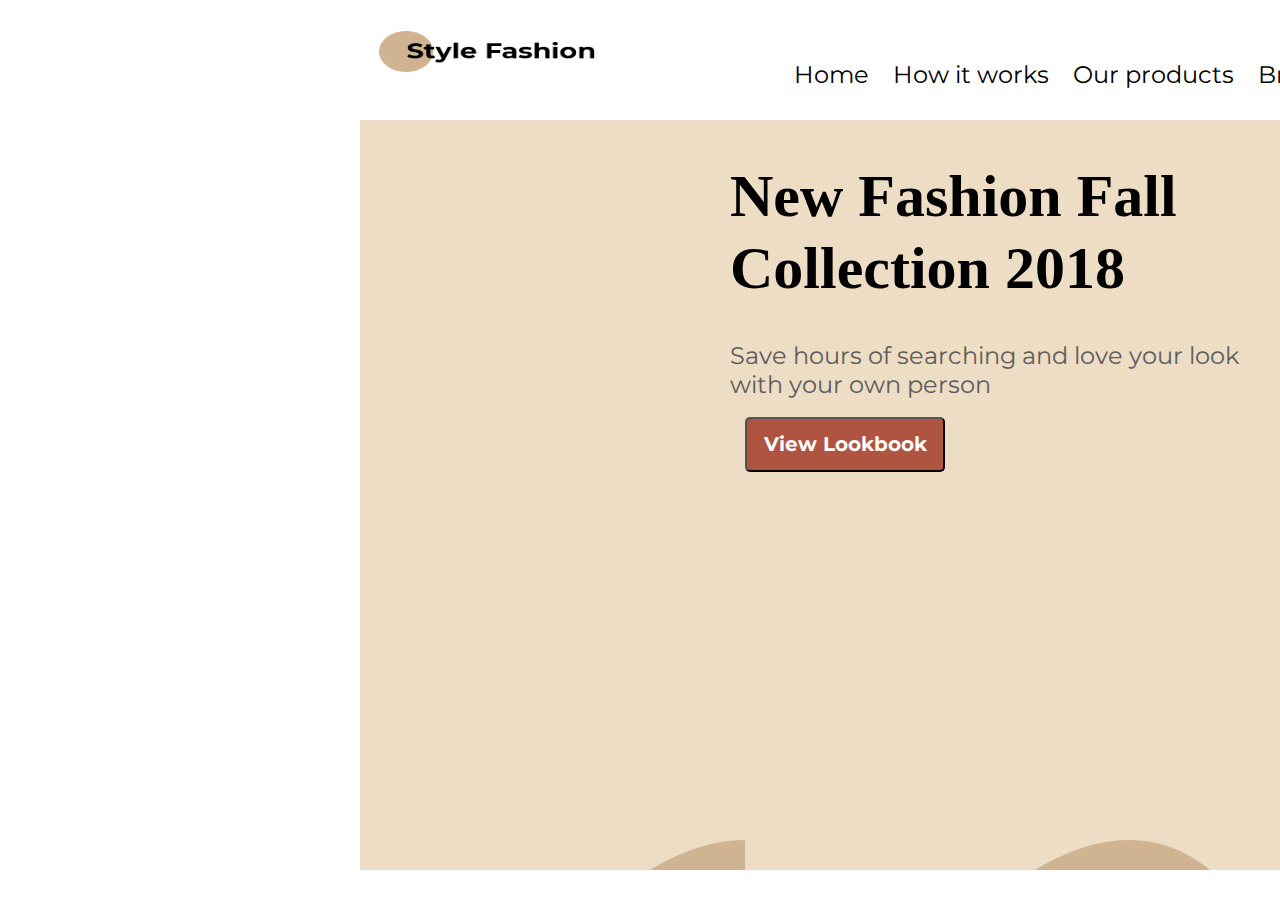
==== Portfolio_Fashion/index.html @ a861508f "mod header/head" ====
<!DOCTYPE html>
<html lang="en">

<head>
    <meta charset="UTF-8">
    <meta name="viewport" content="width=device-width, initial-scale=1.0">
    <meta http-equiv="X-UA-Compatible" content="ie=edge">
    <title>Fashion</title>
    <link rel="stylesheet" href="./css/style.css">
    <link rel="stylesheet" href="./css/normalize.css">
    <link rel="stylesheet" href="./css/grid.css">
    <link rel="stylesheet" href="./css/utilities.css">
    <link href="https://fonts.googleapis.com/css?family=Cormorant+Garamond:700|Montserrat:400,700" rel="stylesheet">
    <link rel="stylesheet" href="https://use.fontawesome.com/releases/v5.5.0/css/all.css" integrity="sha384-B4dIYHKNBt8Bc12p+WXckhzcICo0wtJAoU8YZTY5qE0Id1GSseTk6S+L3BlXeVIU"
        crossorigin="anonymous">
</head>

<body>
    <header>
        <div class="container">
            <div class="row">
                <div class="col-3">
                    <div class="header__logo">
                        <a href="javascript:void(0)" class="logo__link">
                            <img src="./img/Style-Fashion-header.png" alt="" class="logo__img">
                        </a>
                    </div>

                </div>
                <div class="col-8 offset-1">
                    <div class="nav">
                        <div class="nav__menu">
                            <ul class="nav__list">
                                <li class="nav__item"><a href="javascript:void(0)" class="nav__link">
                                        Home

                                    </a>
                                </li>
                                <li class="nav__item"><a href="javascript:void(0)" class="nav__link">
                                        How it works

                                    </a>
                                </li>
                                <li class="nav__item"><a href="javascript:void(0)" class="nav__link">
                                        Our products

                                    </a>
                                </li>
                                <li class="nav__item"><a href="javascript:void(0)" class="nav__link">
                                        Brands

                                    </a>
                                </li>
                                <li class="nav__item"><a href="javascript:void(0)" class="nav__link">
                                        Reviews

                                    </a>
                                </li>
                            </ul>
                        </div>
                    </div>
                </div>
            </div>
        </div>
    </header>
    </header>
    <div class="head">
        <div class="container">
            <div class="head">
                <div class="row">
                    <div class="col-5">
                        <div class="head__title">
                            <h1>New Fashion Fall Collection 2018</h1>
                        </div>
                    </div>
                </div>
                <div class="row">
                    <div class="title">
                        <p>Save hours of searching and love your look with your own person</p>
                    </div>  
                </div>
                <input type="button" value="View Lookbook" class="btn">          
                </div>
            </div>
        </div>
    </div>

</body>

</html>
---- Portfolio_Fashion/css/style.css ----
@import url('https://fonts.googleapis.com/css?family=Cormorant+Garamond:700|Montserrat:400,700');

body{
    max-width: 1920px;
    padding: 0;
    margin: 0;
}
header{
    max-width: 1920px;
    width: 1920px;
    height: 120px;
}
.header__logo{
    margin-top: 31px;
    margin-left: 19px;
}
.logo__link{
    display: block;
}
.logo__img{
    width: 216px;
    height: 41px;
}
.nav{
    padding: 10px;
    position: relative;
    margin: 0 auto;
    display: flex;
    justify-content: space-between;
}
.nav__menu{
padding-top: 50px;
}
.nav__list{
    list-style: none;
    margin: 0;
    padding: 0;
    display: flex;

}
.nav__item{
  
}
.nav__link{
    width: 749px;
    height: 23px;
    color: black;
    font-family: 'Montserrat', sans-serif;
    font-size: 24px;
    font-weight: 400;
    line-height: 29px;
    text-decoration: none;
    padding: 0px 24px;
}
.nav__link::after{
    width: calc( 100%- 36px*2);
    height: 2px;
    background-color: #e39a8b;
    display: block;
    content: '';
    opacity: 0;
    transform: translateY(50px);
    transition: .3s;
}
.nav__link--active, .nav__link:hover{
    color: black;
}
.nav__link--active:after, .nav__link:hover:after{
    opacity: 1;
    transform: translateY(0);
}
.icon__link{
    width: 81px;
    height: 31px;
    color: black;
    font-size: 30px;
    font-weight: 400;
    line-height: 29px;
}
.head{
    background-image: url(../img/Rectangle-1.png);
    background-position: top;
    width: 1220px;
    height: 750px;
    margin: 0 360px;
}
.head__title h1{
    /* Text style for "New Fashion
Fa" */
width: 464px;
height: 117px;
color: black;
font-family: CormorantGaramond;
font-size: 60px;
font-weight: 700;
line-height: 72px;
}
.title p{
    /* Text style for "Save hours of" */
    width: 510px;
    height: 52px;
    color: #5c5c5c;
    font-family: Montserrat;
    font-size: 24px;
    font-weight: 400;
    line-height: 29px;
}
.btn{
    /* Text style for "View Lookbook" */
   /* Style for "Button" */
    width: 200px;
    height: 55px;
    background-color: #b05442;
    border-radius: 5px;
    color: #fffefe;
    font-family: Montserrat;
    font-size: 20px;
    font-weight: 700;
    line-height: 21px;
}
---- Portfolio_Fashion/css/grid.css ----
/* main styles */
*, *:before, *:after {
    box-sizing: border-box;
}
.container {
    max-width: 1200px;
    padding: 0 15px;
    margin: 0 auto;
}
.row {
    margin: 0 -15px;
    display: flex;
    flex-wrap: wrap;
}
.row.no-gutters {
    margin-left: 0;
    margin-right: 0;
}
.row.no-gutters > .col,
.row.no-gutters > [class*="col-"] {
  padding-right: 0;
  padding-left: 0;
}
.col {
    padding: 0 30px;
    flex: 1;
    position: relative;
    width: 100%;
    min-height: 1px;
}
.col-1 {
    flex: 0 0 calc(100% / 12 * 1);
    max-width: calc(100% / 12 * 1);
}
.col-2 {
    flex: 0 0 calc(100% / 12 * 2);
    max-width: calc(100% / 12 * 2);
}
.col-3 {
    flex: 0 0 calc(100% / 12 * 3);
    max-width: calc(100% / 12 * 3);
}
.col-4 {
    flex: 0 0 calc(100% / 12 * 4);
    max-width: calc(100% / 12 * 4);
}
.col-5 {
    flex: 0 0 calc(100% / 12 * 5);
    max-width: calc(100% / 12 * 5);
}
.col-6 {
    flex: 0 0 calc(100% / 12 * 6);
    max-width: calc(100% / 12 * 6);
}
.col-7 {
    flex: 0 0 calc(100% / 12 * 7);
    max-width: calc(100% / 12 * 7);
}
.col-8 {
    flex: 0 0 calc(100% / 12 * 8);
    max-width: calc(100% / 12 * 8);
}
.col-9 {
    flex: 0 0 calc(100% / 12 * 9);
    max-width: calc(100% / 12 * 9);
}
.col-10 {
    flex: 0 0 calc(100% / 12 * 10);
    max-width: calc(100% / 12 * 10);
}
.col-11 {
    flex: 0 0 calc(100% / 12 * 11);
    max-width: calc(100% / 12 * 11);
}
.col-12 {
    flex: 0 0 100%;
    max-width: 100%;
}
.offset-1 {
    margin-left: calc(100% / 12 * 1);
}
.offset-1 {
    margin-left: calc(100% / 12 * 1);
}
.offset-2 {
    margin-left: calc(100% / 12 * 2);
}
.offset-3 {
    margin-left: calc(100% / 12 * 3);
}
.offset-4 {
    margin-left: calc(100% / 12 * 4);
}
.offset-5 {
    margin-left: calc(100% / 12 * 5);
}
.offset-6 {
    margin-left: calc(100% / 12 * 6);
}
.offset-7 {
    margin-left: calc(100% / 12 * 7);
}
.offset-8 {
    margin-left: calc(100% / 12 * 8);
}
.offset-9 {
    margin-left: calc(100% / 12 * 9);
}
.offset-10 {
    margin-left: calc(100% / 12 * 10);
}
.offset-11 {
    margin-left: calc(100% / 12 * 11);
}
---- Portfolio_Fashion/css/utilities.css ----
.d-flex { display: flex !important; }
.d-inline-flex { display: inline-flex !important; }

.flex-row            { flex-direction: row !important; }
.flex-column         { flex-direction: column !important; }
.flex-row-reverse    { flex-direction: row-reverse !important; }
.flex-column-reverse { flex-direction: column-reverse !important; }

.flex-wrap         { flex-wrap: wrap !important; }
.flex-nowrap       { flex-wrap: nowrap !important; }
.flex-wrap-reverse { flex-wrap: wrap-reverse !important; }
.flex-fill         { flex: 1 1 auto !important; }
.flex-grow-0       { flex-grow: 0 !important; }
.flex-grow-1       { flex-grow: 1 !important; }
.flex-shrink-0     { flex-shrink: 0 !important; }
.flex-shrink-1     { flex-shrink: 1 !important; }

.justify-content-start   { justify-content: flex-start !important; }
.justify-content-end     { justify-content: flex-end !important; }
.justify-content-center  { justify-content: center !important; }
.justify-content-between { justify-content: space-between !important; }
.justify-content-around  { justify-content: space-around !important; }

.align-items-start    { align-items: flex-start !important; }
.align-items-end      { align-items: flex-end !important; }
.align-items-center   { align-items: center !important; }
.align-items-baseline { align-items: baseline !important; }
.align-items-stretch  { align-items: stretch !important; }

.align-content-start   { align-content: flex-start !important; }
.align-content-end     { align-content: flex-end !important; }
.align-content-center  { align-content: center !important; }
.align-content-between { align-content: space-between !important; }
.align-content-around  { align-content: space-around !important; }
.align-content-stretch { align-content: stretch !important; }

.align-self-auto     { align-self: auto !important; }
.align-self-start    { align-self: flex-start !important; }
.align-self-end      { align-self: flex-end !important; }
.align-self-center   { align-self: center !important; }
.align-self-baseline { align-self: baseline !important; }
.align-self-stretch  { align-self: stretch !important; }
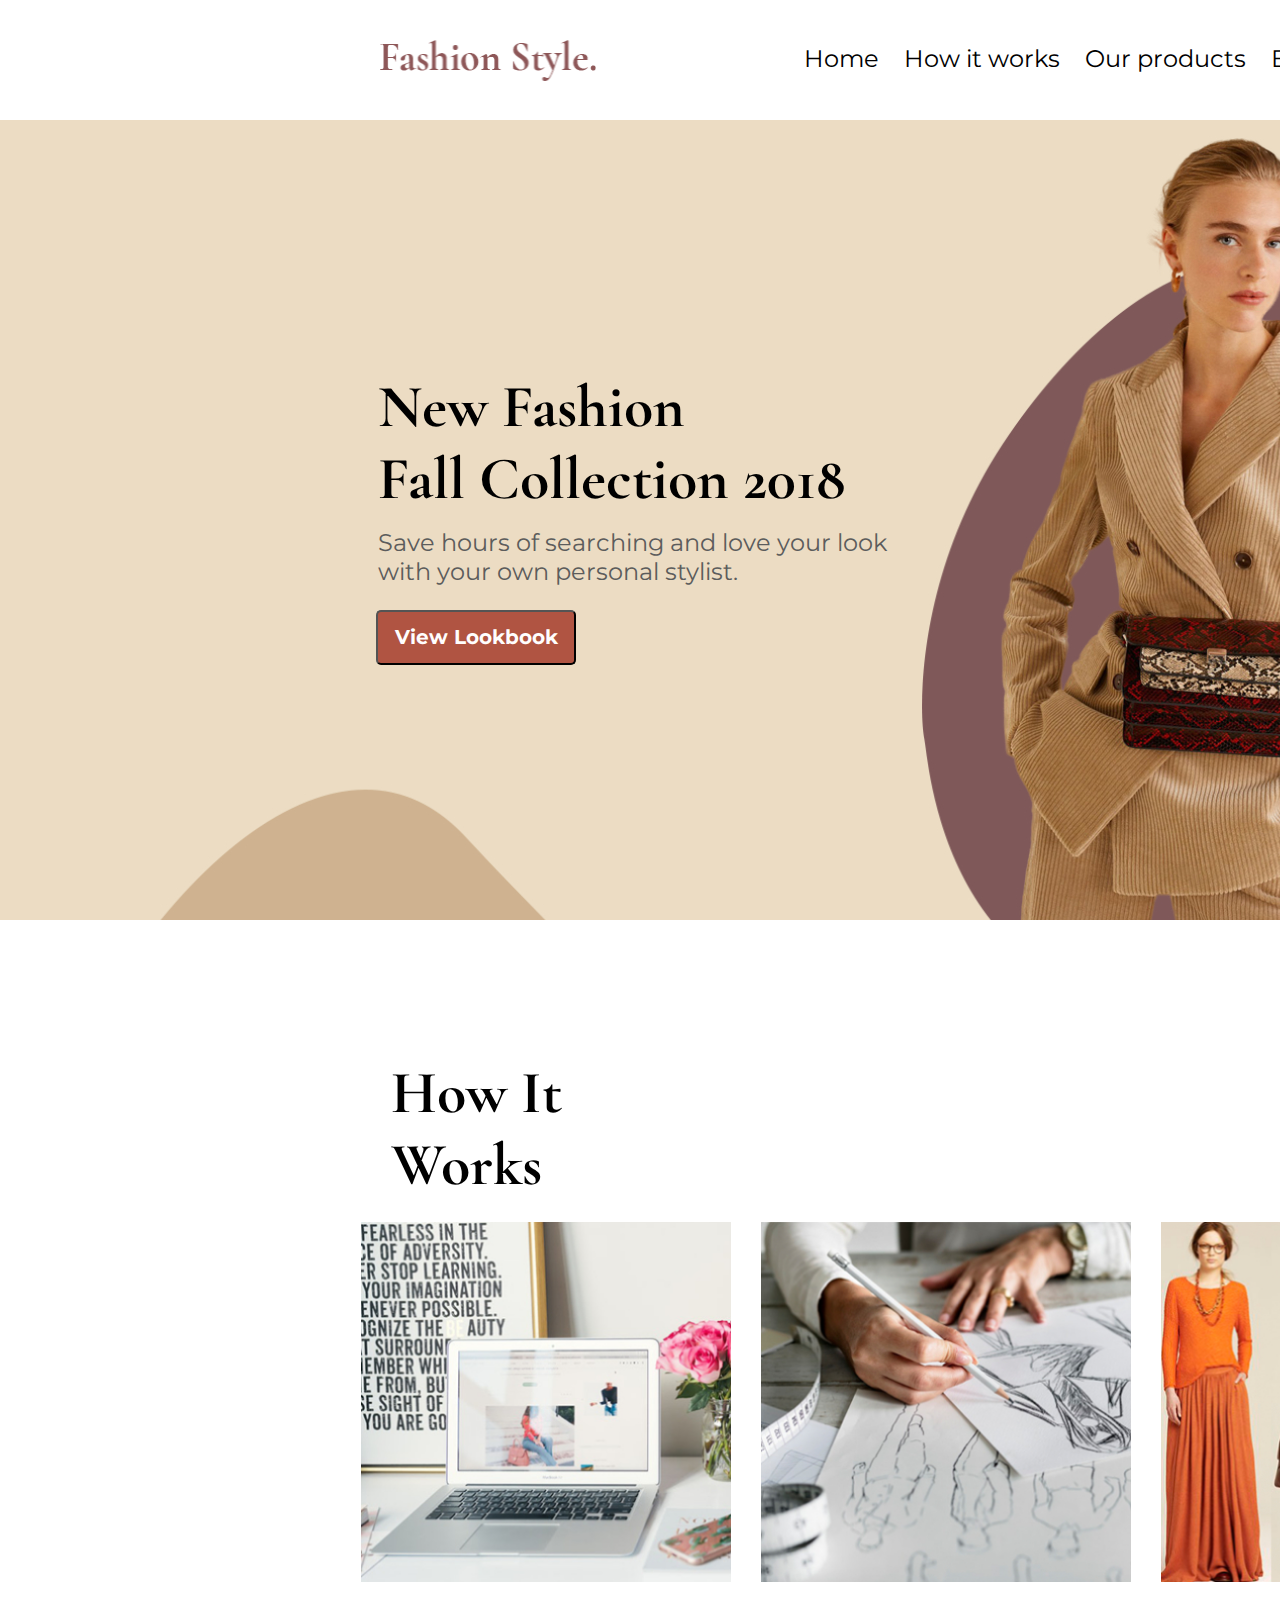
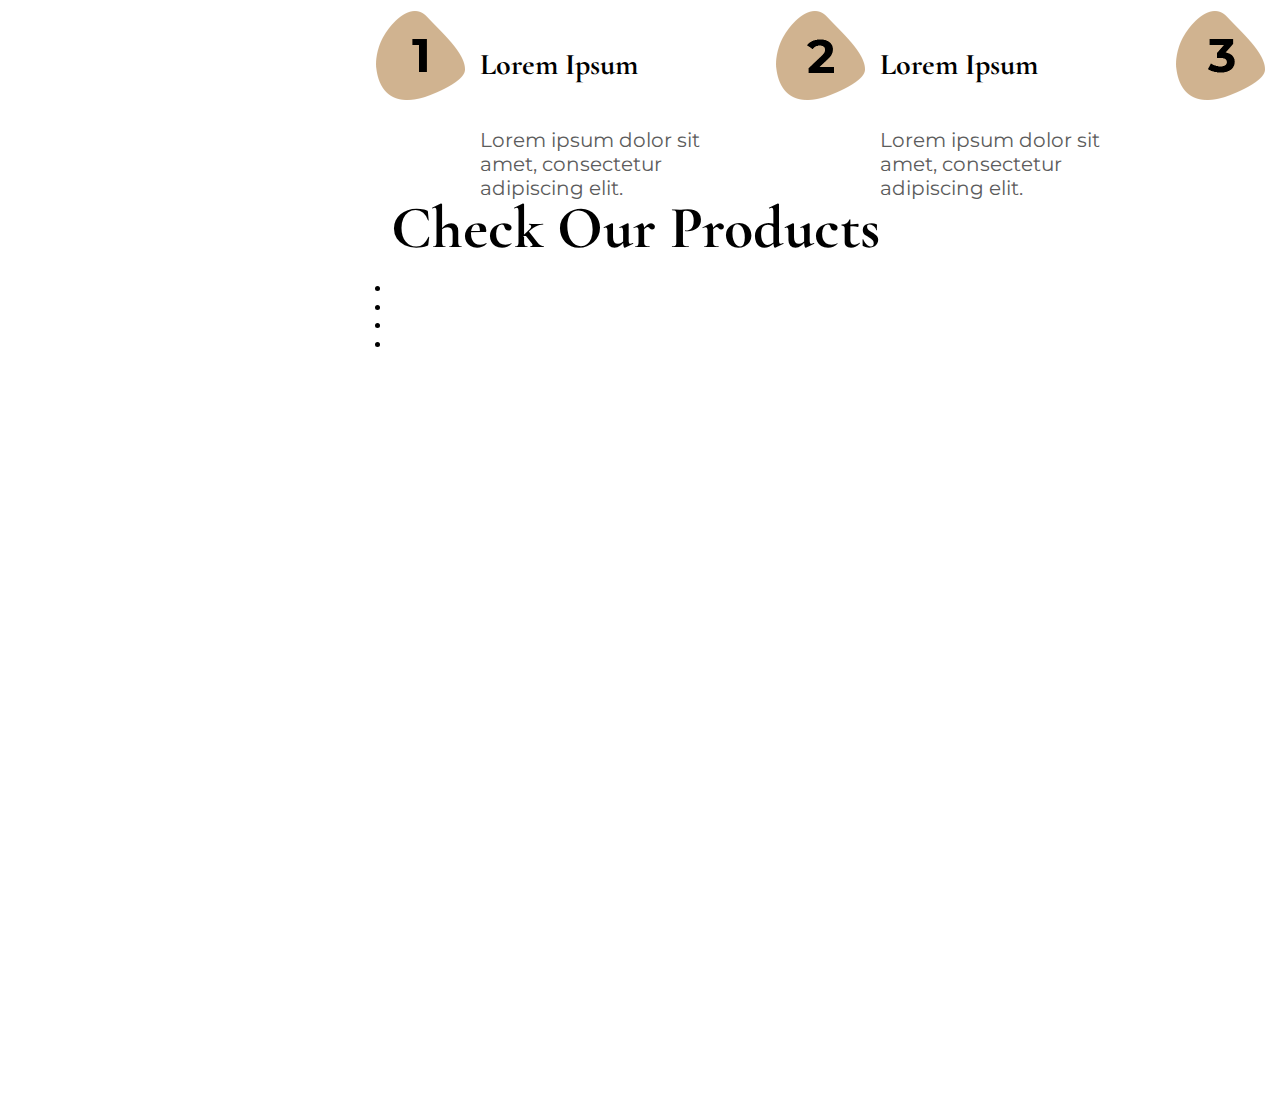
==== commit 5707170f: "add sections works and products" ====
--- a/Portfolio_Fashion/index.html
+++ b/Portfolio_Fashion/index.html
@@ -22,7 +22,7 @@
                 <div class="col-3">
                     <div class="header__logo">
                         <a href="javascript:void(0)" class="logo__link">
-                            <img src="./img/Style-Fashion-header.png" alt="" class="logo__img">
+                            <img src="./img/Logo.png" alt="" class="logo__img">
                         </a>
                     </div>
 
@@ -63,28 +63,109 @@
             </div>
         </div>
     </header>
-    </header>
     <div class="head">
         <div class="container">
-            <div class="head">
-                <div class="row">
-                    <div class="col-5">
-                        <div class="head__title">
-                            <h1>New Fashion Fall Collection 2018</h1>
+            <div class="head__title">
+                <h1>New Fashion <br>Fall Collection 2018</h1>
+                <p>Save hours of searching and love your look with your own personal stylist.</p>
+            </div>
+            <input type="button" value="View Lookbook" class="btn">
+
+        </div>
+    </div>
+    <div class="section__works">
+        <div class="container">
+            <div class="row">
+                <div class="col">
+                    <div class="section__works--head">
+                        <h1>How It Works</h1>
+                    </div>
+                </div>
+            </div>
+            <div class="row">
+                <div class="col-4">
+                    <div class="section__works--content">
+                        <div class="section__works--img">
+                            <img src="./img/Image-1.jpg" alt="" class="image">
+                        </div>
+                        <div class="section__works--inf">
+                                <img src="./img/1.png" alt="" class="section__works--img">
+                                <h2>Lorem Ipsum</h2>
+                                <p>Lorem ipsum dolor sit amet, consectetur  adipiscing elit.</p>
                         </div>
                     </div>
                 </div>
-                <div class="row">
-                    <div class="title">
-                        <p>Save hours of searching and love your look with your own person</p>
-                    </div>  
+                <div class="col-4">
+                    <div class="section__works--content">
+                        <div class="section__works--img">
+                            <img src="./img/Image-2.jpg" alt="" class="image">
+                        </div>
+                        <div class="section__works--inf">
+                                <img src="./img/2.png" alt="" class="section__works--img">
+                                <h2>Lorem Ipsum</h2>
+                                <p>Lorem ipsum dolor sit amet, consectetur  adipiscing elit.</p>
+                        </div>
+                    </div>
                 </div>
-                <input type="button" value="View Lookbook" class="btn">          
+                <div class="col-4">
+                    <div class="section__works--content">
+                        <div class="section__works--img">
+                            <img src="./img/Image-3.jpg" alt="" class="image">
+                        </div>
+                        <div class="section__works--inf">
+                                <img src="./img/3.png" alt="" class="section__works--img">
+                                <h2>Lorem Ipsum</h2>
+                                <p>Lorem ipsum dolor sit amet, consectetur  adipiscing elit.</p>
+                        </div>
+                    </div>
                 </div>
             </div>
         </div>
     </div>
+    <div class="section__products">
+        <div class="container">
+            <div class="row">
+                <div class="col">
+                    <div class="section__products--head">
+                        <h1>Check Our Products</h1>
+                    </div>
+                </div>
+            </div>
+            <div class="row">
+                <div class="col">
+                    <div class="nav__products">
+                        <div class="nav__products--menu">
+                            <ul class="nav__products--list">
+                                <li class="nav__products--item">
+                                    <a href="http://" class="nav__products--link">
+                                    
+                                    </a>
+                                </li>
+                                <li class="nav__products--item">
+                                    <a href="http://" class="nav__products--link">
+                                    
+                                    </a>
+                                </li>
+                                <li class="nav__products--item">
+                                    <a href="http://" class="nav__products--link">
+                                    
+                                    </a>
+                                </li>
+                                <li class="nav__products--item">
+                                    <a href="http://" class="nav__products--link">
+                                    
+                                    </a>
+                                </li>
+                            </ul>
+                        </div>
+                    </div>
+                </div>
+            </div>
+            <div class="row">
 
+            </div>
+        </div>
+    </div>
 </body>
 
 </html>--- a/Portfolio_Fashion/css/style.css
+++ b/Portfolio_Fashion/css/style.css
@@ -1,20 +1,27 @@
 @import url('https://fonts.googleapis.com/css?family=Cormorant+Garamond:700|Montserrat:400,700');
-
-body{
-    max-width: 1920px;
+*, *:after, *:before {
+    box-sizing: border-box;
     padding: 0;
     margin: 0;
+    transition: .5s ease-in-out;
+    }
+body{
+    max-width: 1922px;
+    padding: 0;
+    margin: 0;
 }
 header{
-    max-width: 1920px;
-    width: 1920px;
+    max-width: 1922px;
+    width: 1922px;
     height: 120px;
+    position: relative;
 }
 .header__logo{
-    margin-top: 31px;
+    margin-top: 40px;
     margin-left: 19px;
 }
 .logo__link{
+    margin-right: 63px;
     display: block;
 }
 .logo__img{
@@ -29,7 +36,8 @@
     justify-content: space-between;
 }
 .nav__menu{
-padding-top: 50px;
+    padding-top: 34px;
+    padding-left: 8px;
 }
 .nav__list{
     list-style: none;
@@ -50,10 +58,12 @@
     font-weight: 400;
     line-height: 29px;
     text-decoration: none;
-    padding: 0px 24px;
+    outline: none;
+    padding: 0px 25px;
 }
 .nav__link::after{
-    width: calc( 100%- 36px*2);
+    margin-left: 27px;
+    width: calc(100% - 23px * 2);
     height: 2px;
     background-color: #e39a8b;
     display: block;
@@ -78,43 +88,115 @@
     line-height: 29px;
 }
 .head{
-    background-image: url(../img/Rectangle-1.png);
-    background-position: top;
-    width: 1220px;
-    height: 750px;
-    margin: 0 360px;
+    background-image: url(../img/Figures-background.jpg);
+    background-repeat: no-repeat;
+    max-width: 1922px;
+    width: 1922px;
+    height: 800px;
+}
+.head__title{
+    padding-top: 211px;
+    padding-left: 2px;
 }
 .head__title h1{
-    /* Text style for "New Fashion
-Fa" */
-width: 464px;
-height: 117px;
-color: black;
-font-family: CormorantGaramond;
-font-size: 60px;
-font-weight: 700;
-line-height: 72px;
-}
-.title p{
-    /* Text style for "Save hours of" */
+    height: 117px;
+    color: black;
+    font-family: 'Cormorant Garamond', serif;
+    font-size: 60px;
+    font-weight: 700;
+    line-height: 72px;
+}
+.head__title p{
     width: 510px;
     height: 52px;
     color: #5c5c5c;
-    font-family: Montserrat;
+    font-family: 'Montserrat', sans-serif;
     font-size: 24px;
     font-weight: 400;
     line-height: 29px;
+    margin-bottom: 30px;
 }
 .btn{
-    /* Text style for "View Lookbook" */
-   /* Style for "Button" */
     width: 200px;
     height: 55px;
     background-color: #b05442;
     border-radius: 5px;
     color: #fffefe;
-    font-family: Montserrat;
+    font-family: 'Montserrat', sans-serif;
     font-size: 20px;
     font-weight: 700;
     line-height: 21px;
+    cursor: pointer;
+}
+.section__works{
+    width: 1922px;
+    height: 834px;
+}
+.section__works--head{
+padding-top: 97px;
+padding-bottom: 80px;
+}
+.section__works--head h1{
+    width: 335px;
+    height: 45px;
+    color: black;
+    font-family: 'Cormorant Garamond', serif;
+    font-size: 60px;
+    font-weight: 700;
+    line-height: 72px;
+    display: flex;
+    justify-content: center;
+    
+}
+.image{
+    width: 370px;
+    height: 360px;
+}
+.section__works--content{
+    width: 370px;
+    height: 614px;
+}
+.section__works--img{
+    padding-bottom: 24px;
+}
+.section__works--inf{
+    width: 370px;
+    height: 229px;
+}
+.section__works--inf img{
+    padding-left: 15px;
+}
+.section__works--inf h2{
+    width: 251px;
+    height: 27px;
+    color: black;
+    font-family: 'Cormorant Garamond', serif;
+    font-size: 30px;
+    font-weight: 700;
+    line-height: 108px;
+    float: right;
+}
+.section__works--inf p{
+    width: 251px;
+    height: 67px;
+    color: #5c5c5c;
+    font-family: 'Montserrat', sans-serif;
+    font-size: 20px;
+    font-weight: 400;
+    line-height: 24px;
+    float: right;
+    padding-bottom: 50px;
+    position: relative;
+}
+.section__products{
+    width: 1922px;
+    height: 945px;
+}
+.section__products--head h1{
+    width: 489px;
+    height: 45px;
+    color: black;
+    font-family: 'Cormorant Garamond', serif;
+    font-size: 60px;
+    font-weight: 700;
 }--- a/Portfolio_Fashion/css/grid.css
+++ b/Portfolio_Fashion/css/grid.css
@@ -3,9 +3,10 @@
     box-sizing: border-box;
 }
 .container {
+    margin: 0 auto;
+    width: 100%;
     max-width: 1200px;
     padding: 0 15px;
-    margin: 0 auto;
 }
 .row {
     margin: 0 -15px;
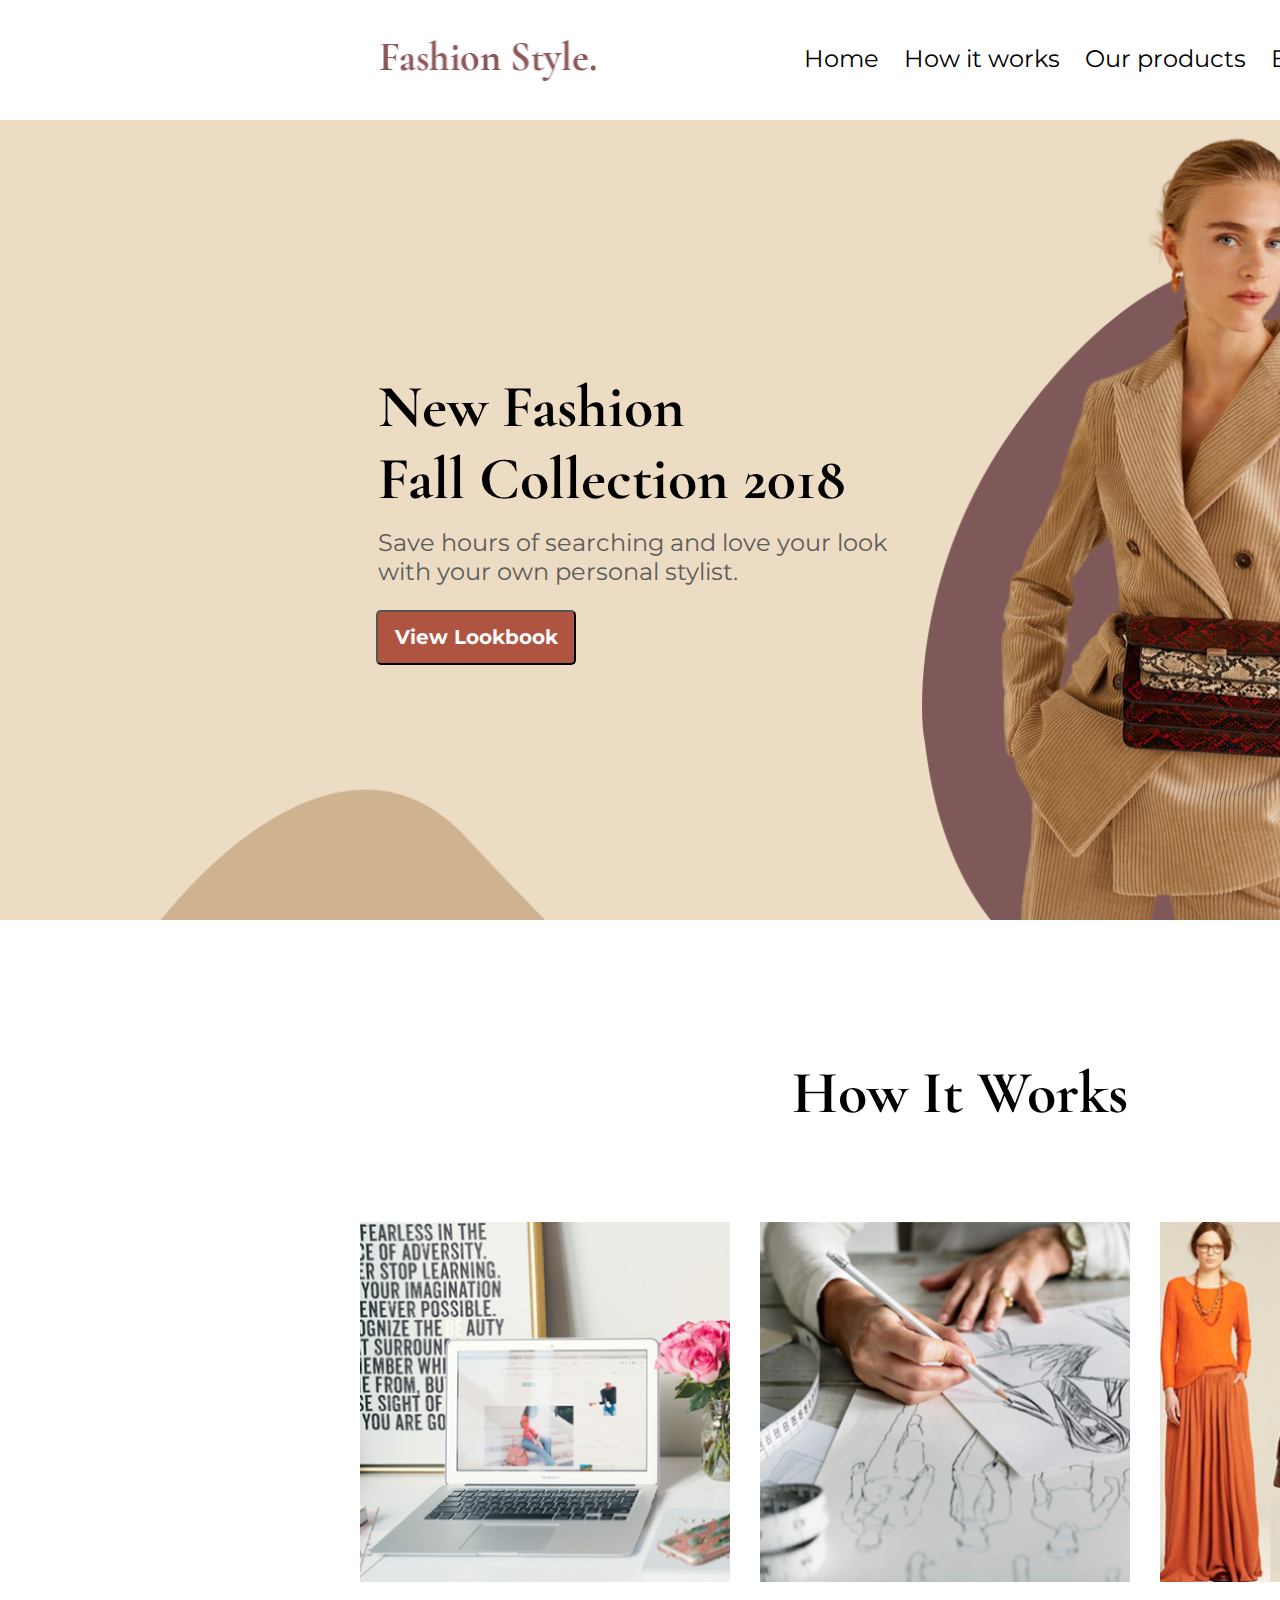
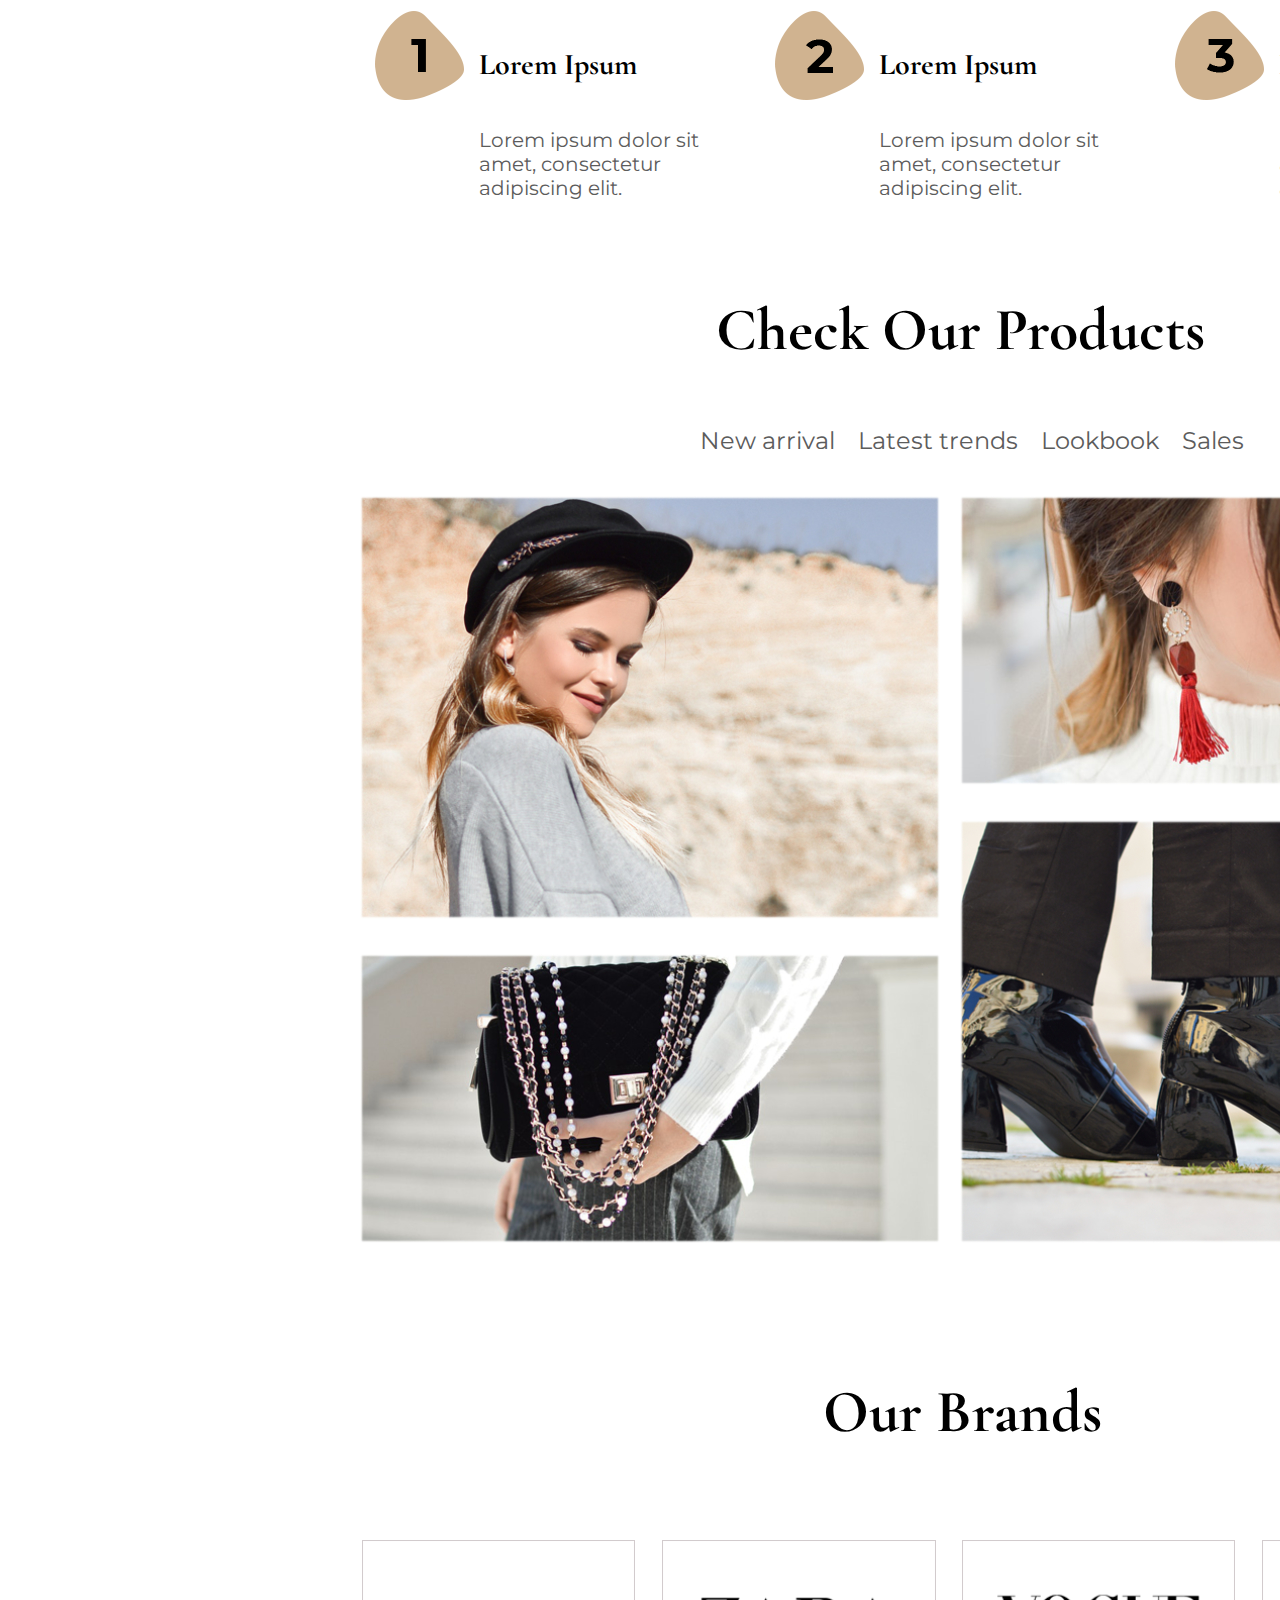
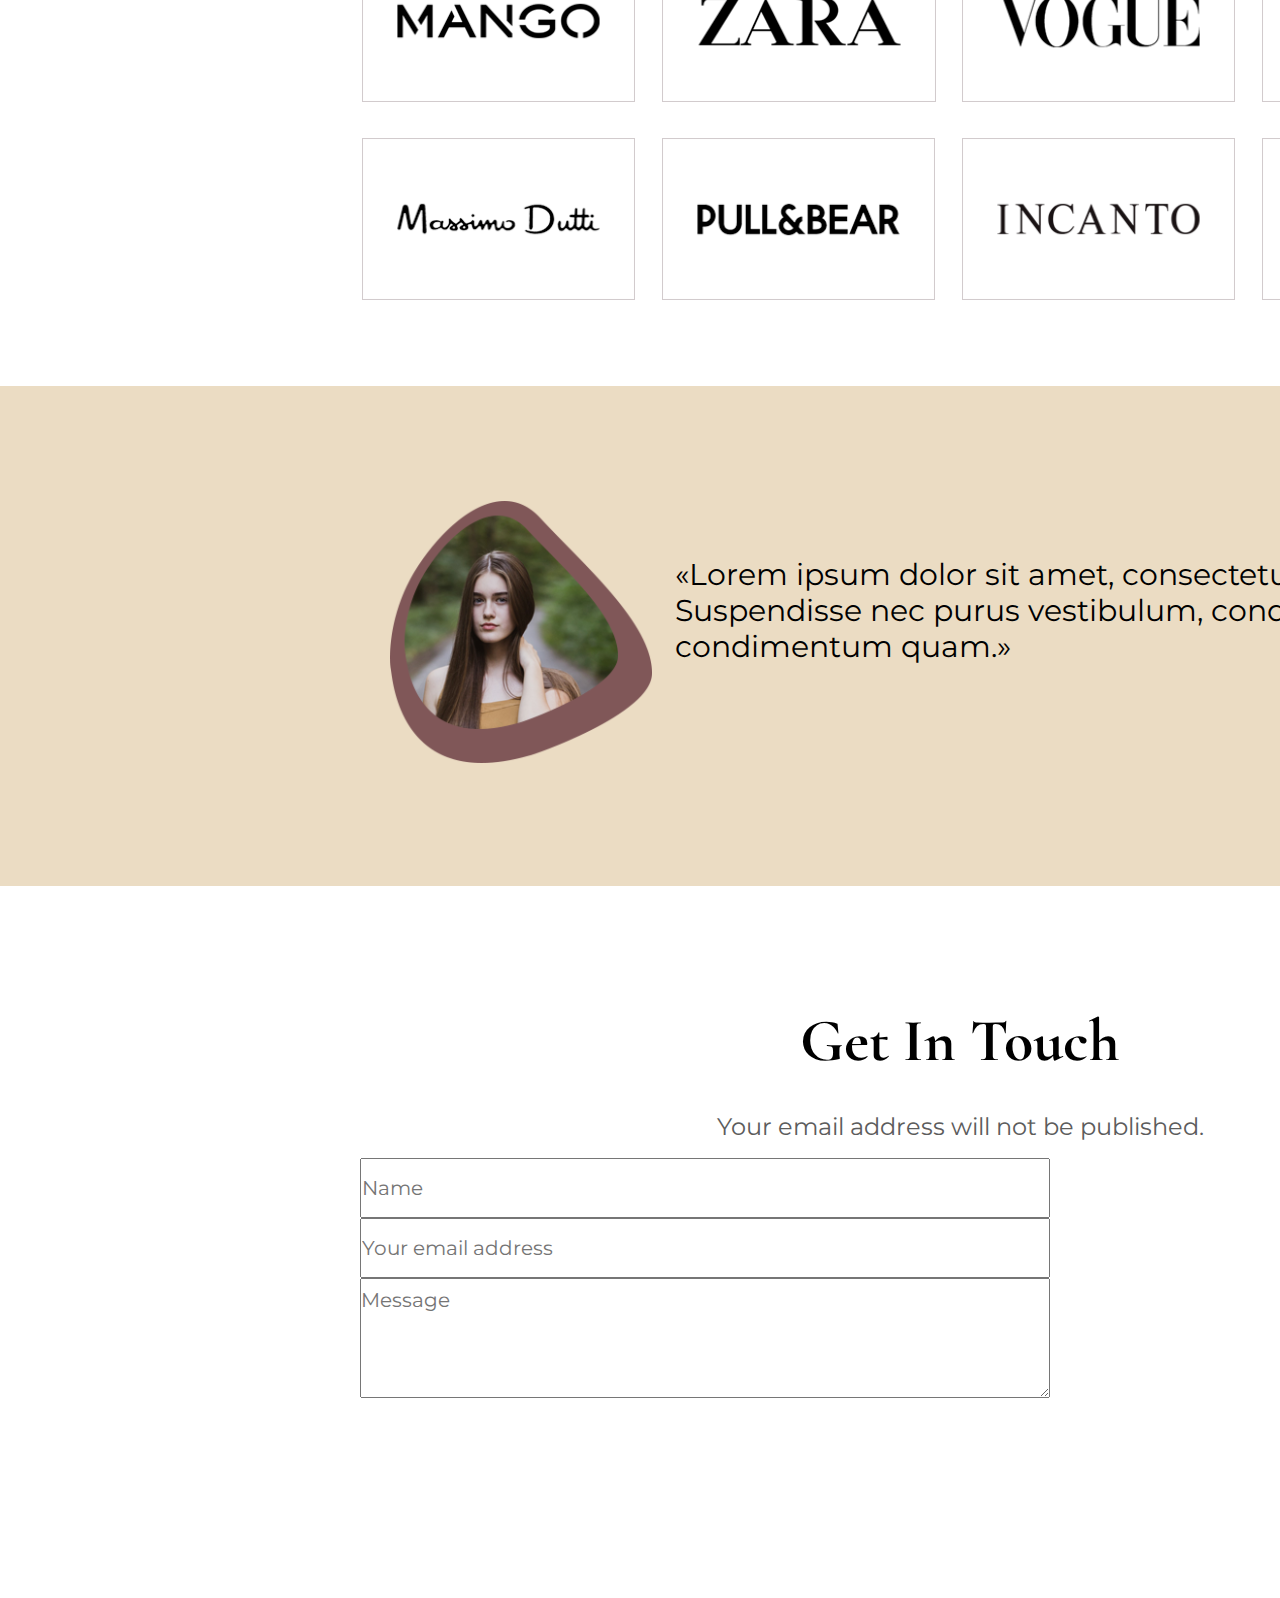
==== commit 33ad886b: "add sections" ====
--- a/Portfolio_Fashion/index.html
+++ b/Portfolio_Fashion/index.html
@@ -6,6 +6,7 @@
     <meta name="viewport" content="width=device-width, initial-scale=1.0">
     <meta http-equiv="X-UA-Compatible" content="ie=edge">
     <title>Fashion</title>
+    <link rel="stylesheet" href="./css/animate.css">
     <link rel="stylesheet" href="./css/style.css">
     <link rel="stylesheet" href="./css/normalize.css">
     <link rel="stylesheet" href="./css/grid.css">
@@ -22,7 +23,7 @@
                 <div class="col-3">
                     <div class="header__logo">
                         <a href="javascript:void(0)" class="logo__link">
-                            <img src="./img/Logo.png" alt="" class="logo__img">
+                            <img src="./img/Logo.png" alt="" class="logo__img animated jello">
                         </a>
                     </div>
 
@@ -63,7 +64,7 @@
             </div>
         </div>
     </header>
-    <div class="head">
+    <div class="head animated fadeInLeft faster">
         <div class="container">
             <div class="head__title">
                 <h1>New Fashion <br>Fall Collection 2018</h1>
@@ -86,36 +87,36 @@
                 <div class="col-4">
                     <div class="section__works--content">
                         <div class="section__works--img">
-                            <img src="./img/Image-1.jpg" alt="" class="image">
+                            <img src="./img/Image-1.jpg" alt="" class="image animated bounce slow">
                         </div>
                         <div class="section__works--inf">
-                                <img src="./img/1.png" alt="" class="section__works--img">
-                                <h2>Lorem Ipsum</h2>
-                                <p>Lorem ipsum dolor sit amet, consectetur  adipiscing elit.</p>
+                            <img src="./img/1.png" alt="" class="section__works--img">
+                            <h2>Lorem Ipsum</h2>
+                            <p>Lorem ipsum dolor sit amet, consectetur adipiscing elit.</p>
                         </div>
                     </div>
                 </div>
                 <div class="col-4">
                     <div class="section__works--content">
                         <div class="section__works--img">
-                            <img src="./img/Image-2.jpg" alt="" class="image">
+                            <img src="./img/Image-2.jpg" alt="" class="image animated bounce slow">
                         </div>
                         <div class="section__works--inf">
-                                <img src="./img/2.png" alt="" class="section__works--img">
-                                <h2>Lorem Ipsum</h2>
-                                <p>Lorem ipsum dolor sit amet, consectetur  adipiscing elit.</p>
+                            <img src="./img/2.png" alt="" class="section__works--img">
+                            <h2>Lorem Ipsum</h2>
+                            <p>Lorem ipsum dolor sit amet, consectetur adipiscing elit.</p>
                         </div>
                     </div>
                 </div>
                 <div class="col-4">
                     <div class="section__works--content">
                         <div class="section__works--img">
-                            <img src="./img/Image-3.jpg" alt="" class="image">
+                            <img src="./img/Image-3.jpg" alt="" class="image animated bounce slow">
                         </div>
                         <div class="section__works--inf">
-                                <img src="./img/3.png" alt="" class="section__works--img">
-                                <h2>Lorem Ipsum</h2>
-                                <p>Lorem ipsum dolor sit amet, consectetur  adipiscing elit.</p>
+                            <img src="./img/3.png" alt="" class="section__works--img">
+                            <h2>Lorem Ipsum</h2>
+                            <p>Lorem ipsum dolor sit amet, consectetur adipiscing elit.</p>
                         </div>
                     </div>
                 </div>
@@ -138,22 +139,22 @@
                             <ul class="nav__products--list">
                                 <li class="nav__products--item">
                                     <a href="http://" class="nav__products--link">
-                                    
-                                    </a>
-                                </li>
-                                <li class="nav__products--item">
-                                    <a href="http://" class="nav__products--link">
-                                    
-                                    </a>
-                                </li>
-                                <li class="nav__products--item">
-                                    <a href="http://" class="nav__products--link">
-                                    
-                                    </a>
-                                </li>
-                                <li class="nav__products--item">
-                                    <a href="http://" class="nav__products--link">
-                                    
+                                        New arrival
+                                    </a>
+                                </li>
+                                <li class="nav__products--item">
+                                    <a href="http://" class="nav__products--link">
+                                        Latest trends
+                                    </a>
+                                </li>
+                                <li class="nav__products--item">
+                                    <a href="http://" class="nav__products--link">
+                                        Lookbook
+                                    </a>
+                                </li>
+                                <li class="nav__products--item">
+                                    <a href="http://" class="nav__products--link">
+                                        Sales
                                     </a>
                                 </li>
                             </ul>
@@ -162,7 +163,92 @@
                 </div>
             </div>
             <div class="row">
-
+                <div class="col-6">
+                    <img src="./img/Image-1-1.jpg" alt="" class="section__products--img__1 animated bounce slow">
+                    <img src="./img/Image-3-1.jpg" alt="" class="section__products--img__2 animated bounce slow">
+                </div>
+                <div class="col-6">
+                    <img src="./img/Image-2-1.jpg" alt="" class="section__products--img__3 animated bounce slow">
+                    <img src="./img/Image-4-1.jpg" alt="" class="section__products--img__4 animated bounce slow">
+                </div>
+            </div>
+        </div>
+    </div>
+    <div class="section__brands">
+        <div class="container">
+            <div class="row">
+                <div class="col">
+                    <div class="section__brands--head">
+                        <h1>Our Brands</h1>
+                    </div>
+                </div>
+            </div>
+            <div class="row">
+                <div class="col-3">
+                    <img src="./img/mango.png" alt="" class="section__brands--img__1 animated shake slow">
+                </div>
+                <div class="col-3">
+                    <img src="./img/zara.png" alt="" class="section__brands--img__2 animated shake slow">
+                </div>
+                <div class="col-3">
+                    <img src="./img/vogue.png" alt="" class="section__brands--img__3 animated shake slow">
+                </div>
+                <div class="col-3">
+                    <img src="./img/glamour.png" alt="" class="section__brands--img__4 animated shake slow">
+                </div>
+            </div>
+            <div class="row">
+                <div class="col-3">
+                    <img src="./img/Massimo-Dutti.png" alt="" class="section__brands--img__5 animated shake slow">
+                </div>
+                <div class="col-3">
+                    <img src="./img/pull&bear.png" alt="" class="section__brands--img__6 animated shake slow">
+                </div>
+                <div class="col-3">
+                    <img src="./img/incanto.png" alt="" class="section__brands--img__7 animated shake slow">
+                </div>
+                <div class="col-3">
+                    <img src="./img/Calzedonia.png" alt="" class="section__brands--img__8 animated shake slow">
+                </div>
+            </div>
+        </div>
+    </div>
+    <div class="section__review">
+        <div class="container">
+            <div class="row">
+                <div class="col">
+                    <div class="section__review--content">
+                        <img src="./img/Photo.png" alt="" class="section__review--img animated flash slower">
+                        <p>«Lorem ipsum dolor sit amet, consectetur adipiscing elit.
+                            Suspendisse nec purus vestibulum, condimentum ex vel,
+                            condimentum quam.»</p>
+                    </div>
+                </div>
+            </div>
+        </div>
+    </div>
+    <div class="section__touch">
+        <div class="container">
+            <div class="row">
+                <div class="col">
+                    <div class="section__touch--head">
+                        <h1>Get In Touch</h1>
+                    </div>
+                </div>
+            </div>
+            <div class="row">
+                <div class="col">
+                    <div class="section__touch--title">
+                        <p>Your email address will not be published.</p>
+                    </div>
+                </div>
+            </div>
+            <div class="row">
+                <div class="section__touch--content">
+                    <input type="text" value="" class="section__touch--name" placeholder="Name">
+                    <input type="email" name="" id="" class="section__touch--email" placeholder="Your email address">
+                    <textarea name="" id="" class="section__touch--text" cols="30" rows="10" placeholder="Message"></textarea>
+                </div>
             </div>
         </div>
     </div>
--- a/Portfolio_Fashion/css/style.css
+++ b/Portfolio_Fashion/css/style.css
@@ -3,7 +3,7 @@
     box-sizing: border-box;
     padding: 0;
     margin: 0;
-    transition: .5s ease-in-out;
+    transition: .20s ease-in-out;
     }
 body{
     max-width: 1922px;
@@ -128,29 +128,36 @@
     line-height: 21px;
     cursor: pointer;
 }
+.btn:hover{
+    background-color: #7F5859;
+    opacity: 0.7;
+    transition: .3s
+}
 .section__works{
-    width: 1922px;
+    width: 1920px;
     height: 834px;
 }
 .section__works--head{
 padding-top: 97px;
 padding-bottom: 80px;
+text-align: center;
 }
 .section__works--head h1{
-    width: 335px;
     height: 45px;
     color: black;
     font-family: 'Cormorant Garamond', serif;
     font-size: 60px;
     font-weight: 700;
     line-height: 72px;
-    display: flex;
-    justify-content: center;
-    
 }
 .image{
     width: 370px;
     height: 360px;
+}
+.image:hover{
+    cursor: pointer;
+    transform: translateY(10px);
+    transition: .3s;
 }
 .section__works--content{
     width: 370px;
@@ -189,14 +196,217 @@
     position: relative;
 }
 .section__products{
-    width: 1922px;
+    width: 1920px;
     height: 945px;
 }
+.section__products--head{
+    padding-top: 102px;
+    padding-bottom: 35px;
+    text-align: center;
+}
 .section__products--head h1{
-    width: 489px;
     height: 45px;
     color: black;
     font-family: 'Cormorant Garamond', serif;
     font-size: 60px;
     font-weight: 700;
-}+}
+.nav__products{
+    padding: 10px;
+    position: relative;
+    margin: 0 auto;
+    display: flex;
+    justify-content: center;
+}
+.nav__products--menu{
+
+}
+.nav__products--list{
+    list-style: none;
+    margin: 0;
+    padding: 0;
+    display: flex;
+}
+.nav__products--item{
+
+}
+.nav__products--link{
+    width: 602px;
+    height: 18px;
+    color: #5c5c5c;
+    font-family: 'Montserrat', sans-serif;
+    font-size: 24px;
+    font-weight: 400;
+    line-height: 29px;
+    text-decoration: none;
+    outline: none;
+    padding: 0 23px;
+}
+.nav__products--link::after{
+    margin-left: 25px;
+    width: calc(100% - 24px * 2);
+    height: 2px;
+    background-color: #e39a8b;
+    display: block;
+    content: '';
+    opacity: 0;
+    transform: translateY(50px);
+    transition: .3s;
+}
+.nav__products--link--active, 
+.nav__products--link:hover{
+    color: black;
+}
+.nav__products--link--active:after, 
+.nav__products--link:hover:after{
+    opacity: 1;
+    transform: translateY(0);
+}
+.section__products--img__2, 
+.section__products--img__4{
+    margin-top: 30px;
+}
+.section__products--img__1:hover, 
+.section__products--img__2:hover, 
+.section__products--img__3:hover, 
+.section__products--img__4:hover{
+    opacity: 0.5;
+    cursor: pointer;
+}
+.section__products--img__1:hover,
+.section__products--img__2:hover{
+    transform: translateX(-20px);
+    transition: .3s;
+}
+.section__products--img__3:hover,
+.section__products--img__4:hover{
+    transform: translateX(20px);
+    transition: .3s;
+}
+.section__brands{
+    padding-top: 141px;
+    margin-bottom: 220px;
+    width: 1924px;
+    height: 667px;
+}
+.section__brands--head{
+    padding-top: 98px;
+    padding-bottom: 77px;
+    text-align: center;
+}
+.section__brands--head h1{
+    height: 45px;
+    color: black;
+    font-family: 'Cormorant Garamond', serif;
+    font-size: 60px;
+    font-weight: 700;
+}
+.section__brands--img__5{
+    padding-top: 31px;
+}
+.section__brands--img__6{
+    padding-top: 31px;
+}
+.section__brands--img__7{
+    padding-top: 31px;
+}
+.section__brands--img__8{
+    padding-top: 31px;
+    z-index: 1;
+}
+.section__brands--img__1:hover, 
+.section__brands--img__2:hover,
+.section__brands--img__3:hover,
+.section__brands--img__4:hover,
+.section__brands--img__5:hover,
+.section__brands--img__6:hover,
+.section__brands--img__7:hover,
+.section__brands--img__8:hover{
+    opacity: 0.7;
+    cursor: pointer;
+}
+.section__review{
+    width: 1920px;
+    height: 500px;
+    background-color: #ebdcc3;
+    
+}
+.section__review--content{
+   
+}
+.section__review--img{
+    padding-top: 115px;
+}
+.section__review p{
+    width: 855px;
+    height: 100px;
+    color: black;
+    font-family: 'Montserrat', sans-serif;
+    font-size: 30px;
+    font-weight: 400;
+    line-height: 36px;
+    float: right;
+    padding-top: 171px;
+}
+.section__touch{
+    width: 1920px;
+    height: 712px;
+}
+.section__touch--head{
+    padding-top: 94px;
+    text-align: center;
+}
+.section__touch--title{
+    text-align: center;
+}
+.section__touch--head h1{
+    height: 45px;
+    color: black;
+    font-family: 'Cormorant Garamond', serif;
+    font-size: 60px;
+    font-weight: 700;
+    line-height: 43px;
+}
+.section__touch--title p{
+    height: 23px;
+    color: #5c5c5c;
+    font-family: 'Montserrat', sans-serif;
+    font-size: 24px;
+    font-weight: 400;
+    line-height: 43px;
+}
+.section__touch--content{
+    display: flex;
+    flex-direction: column;
+    text-align: center;
+    padding: 30px 0;
+}
+.section__touch--name{
+    width: 690px;
+    height: 60px;
+    color: #5c5c5c;
+    font-family: 'Montserrat', sans-serif;
+    font-size: 20px;
+    font-weight: 400;
+    line-height: 43px;
+    padding: 15px 0;
+}
+.section__touch--email{
+    width: 690px;
+    height: 60px;
+    color: #5c5c5c;
+    font-family: 'Montserrat', sans-serif;
+    font-size: 20px;
+    font-weight: 400;
+    line-height: 43px;
+    padding: 15px 0;
+}
+.section__touch--text{
+    width: 690px;
+    height: 120px;
+    color: #5c5c5c;
+    font-family: 'Montserrat', sans-serif;
+    font-size: 20px;
+    font-weight: 400;
+    line-height: 43px;
+}
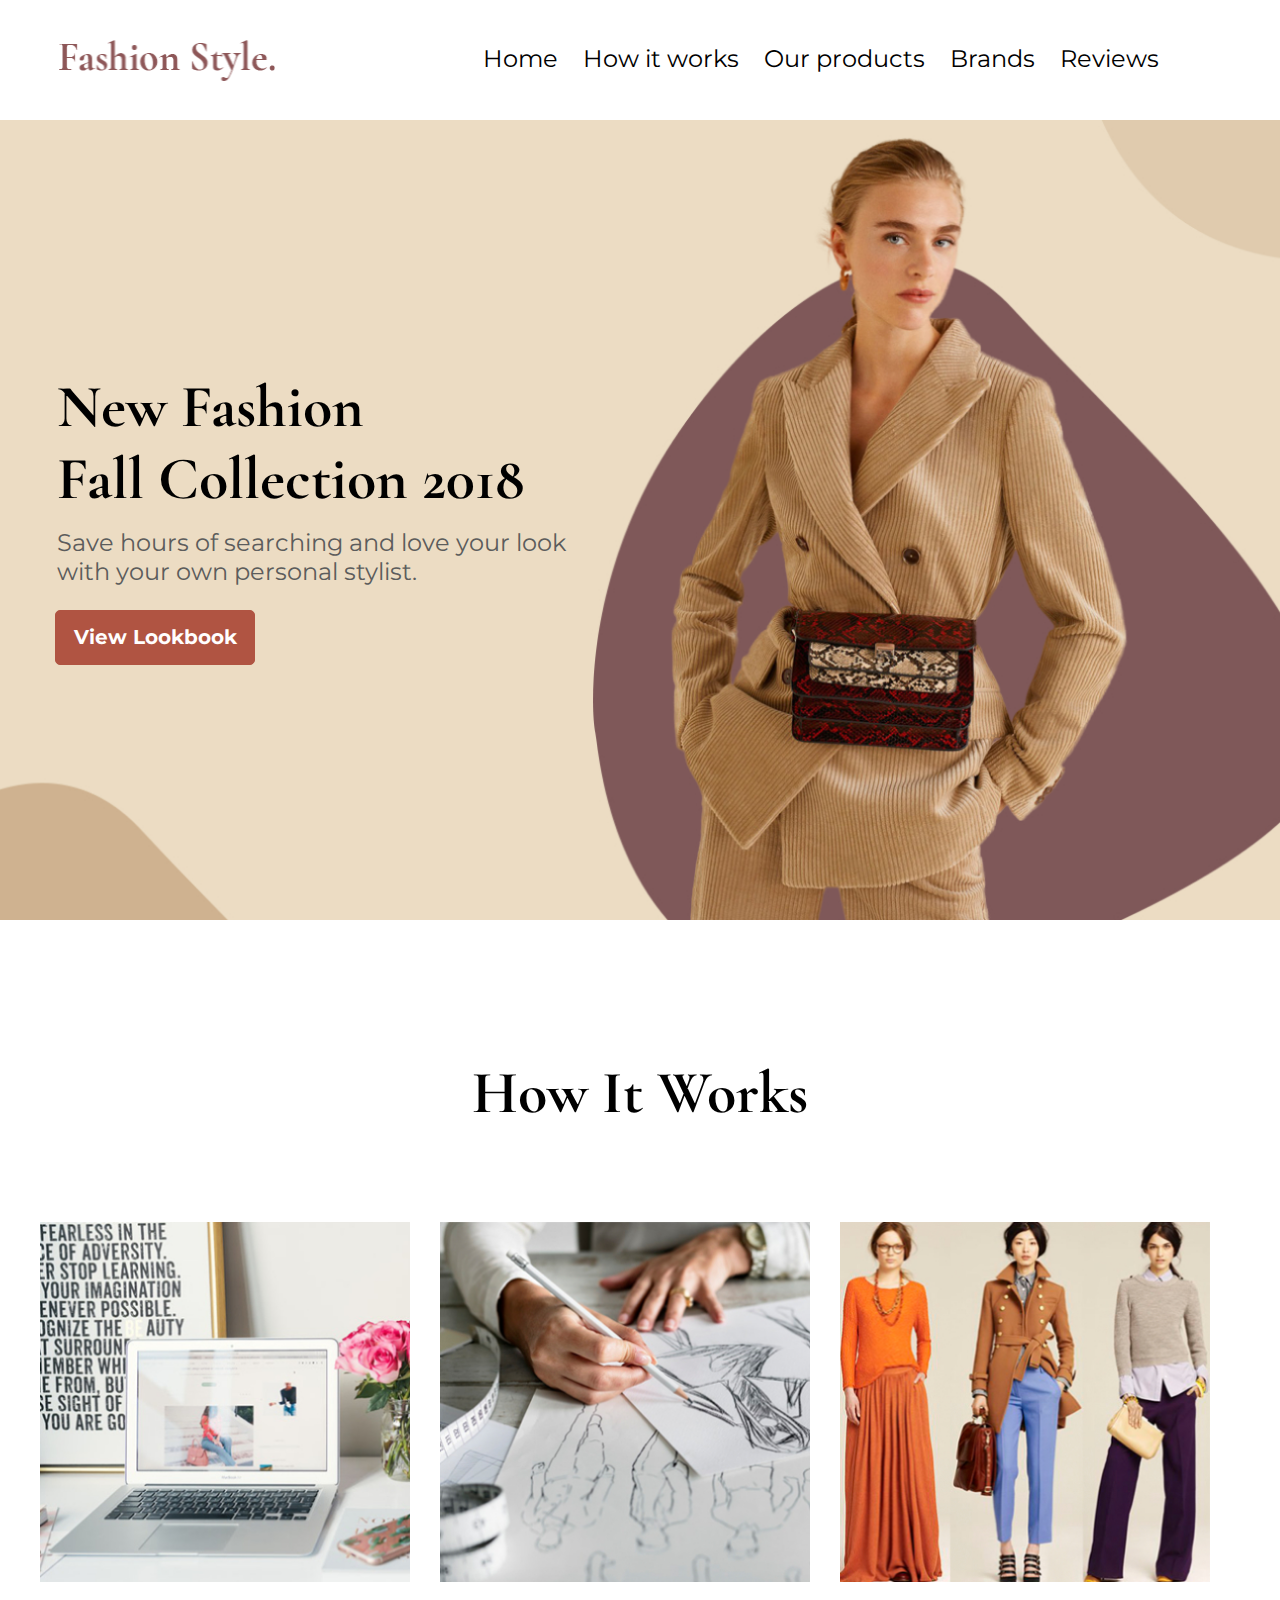
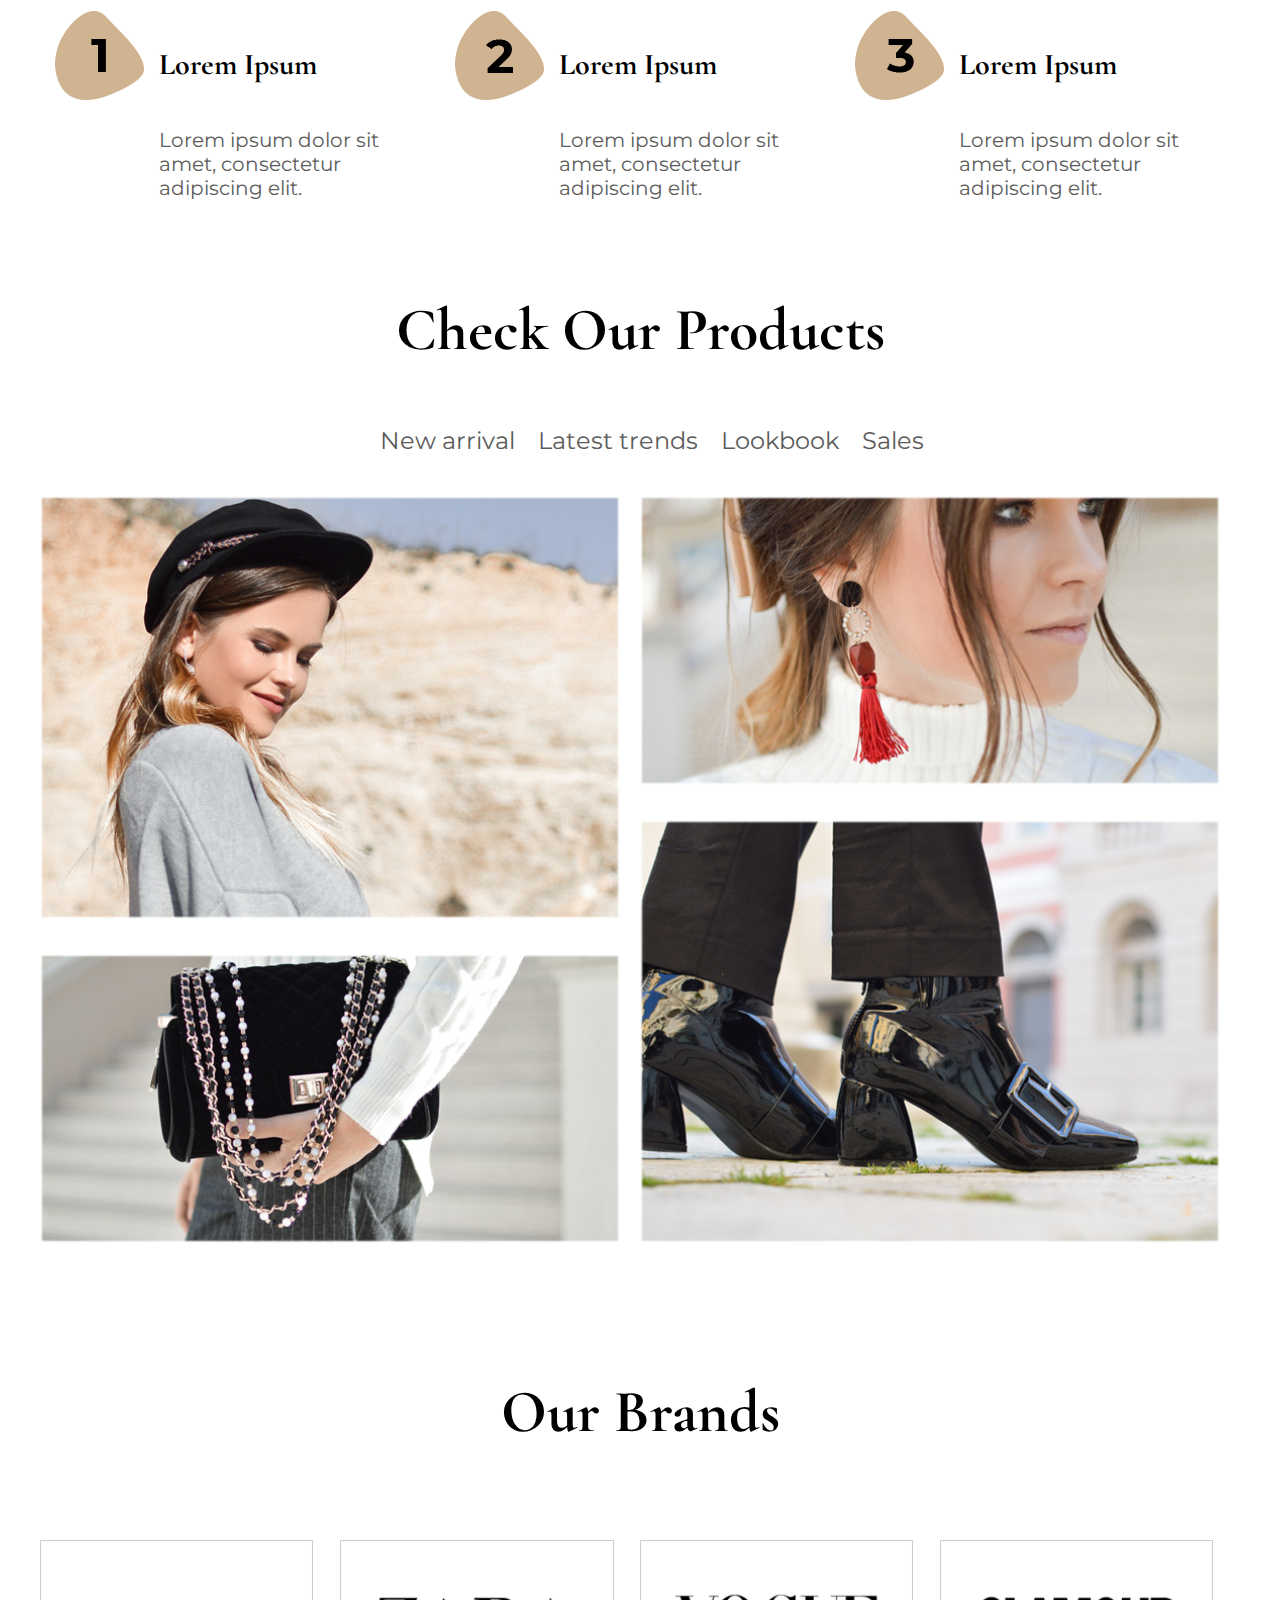
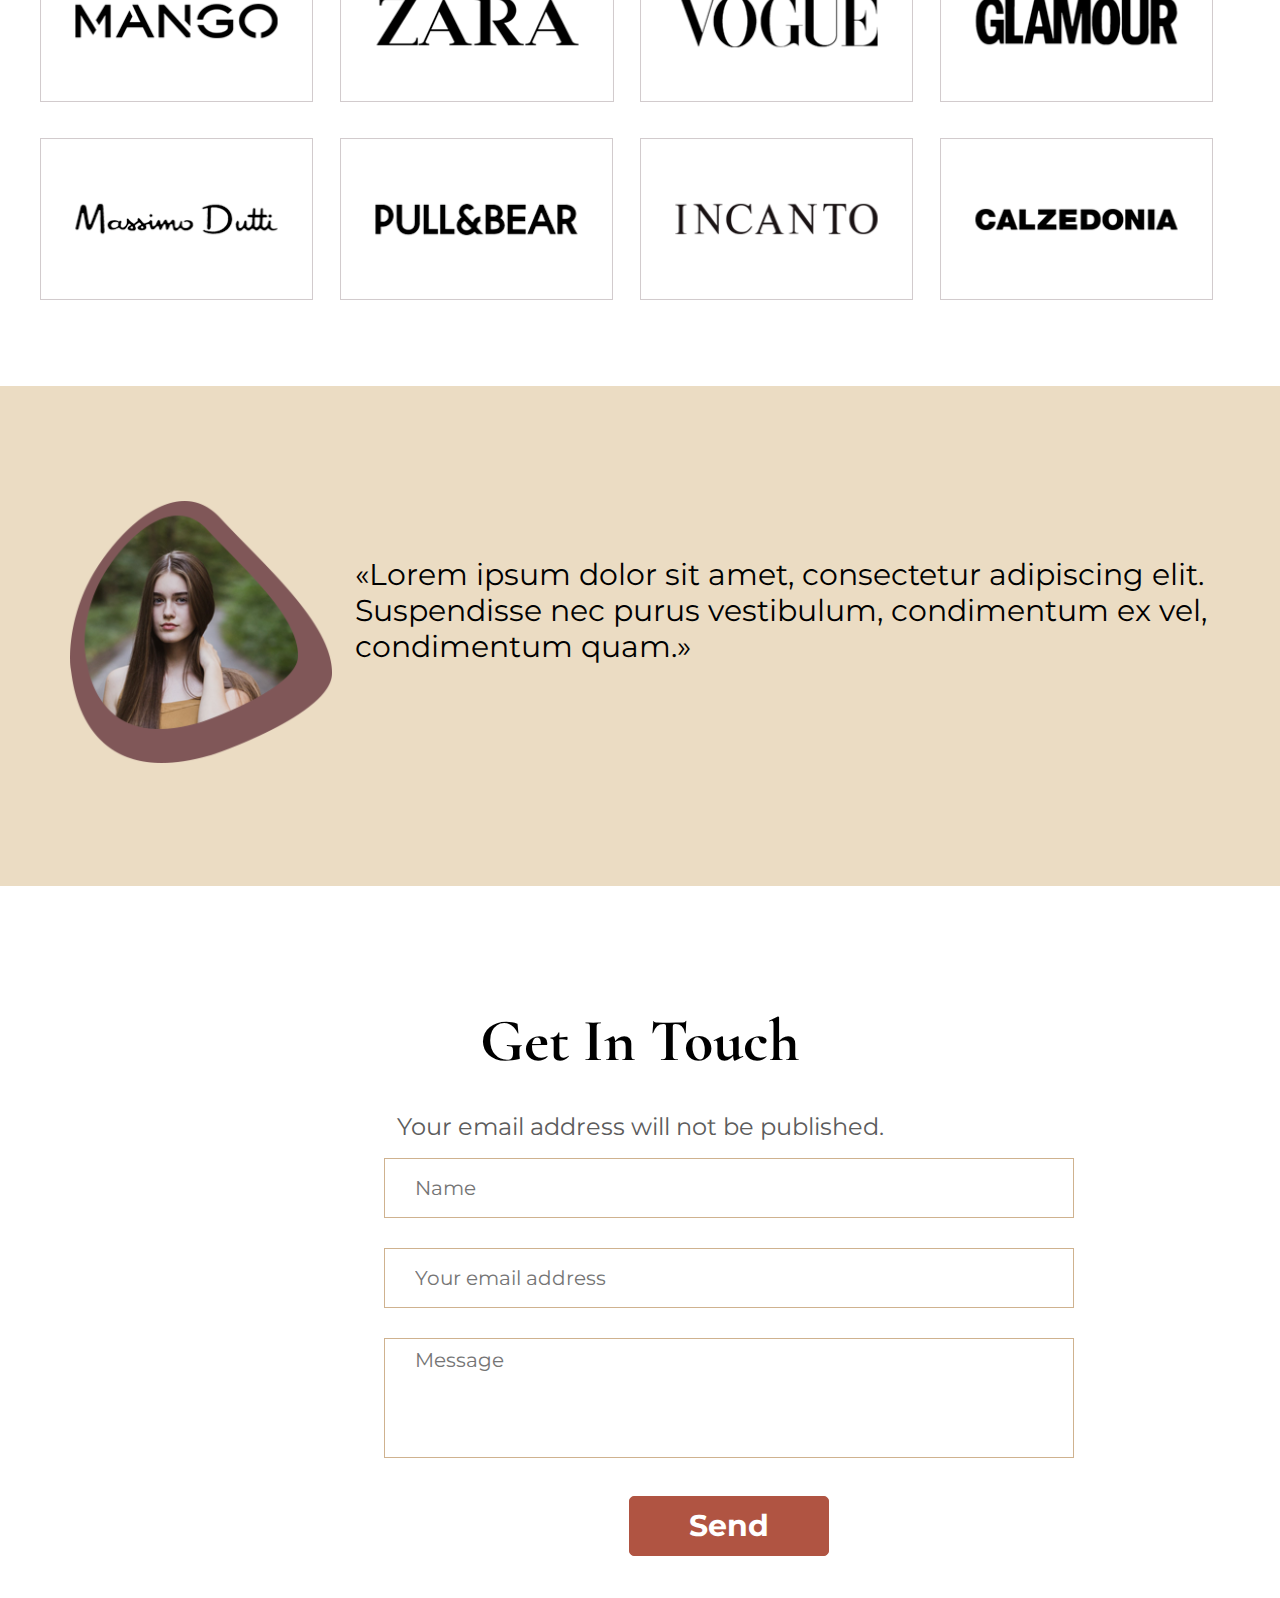
==== commit ce6cb945: "mod section touch and fix section head" ====
--- a/Portfolio_Fashion/index.html
+++ b/Portfolio_Fashion/index.html
@@ -64,7 +64,7 @@
             </div>
         </div>
     </header>
-    <div class="head animated fadeInLeft faster">
+    <div class="head animated fadeInLeft slower">
         <div class="container">
             <div class="head__title">
                 <h1>New Fashion <br>Fall Collection 2018</h1>
@@ -138,22 +138,22 @@
                         <div class="nav__products--menu">
                             <ul class="nav__products--list">
                                 <li class="nav__products--item">
-                                    <a href="http://" class="nav__products--link">
+                                    <a href="javascript:void(0)" class="nav__products--link">
                                         New arrival
                                     </a>
                                 </li>
                                 <li class="nav__products--item">
-                                    <a href="http://" class="nav__products--link">
+                                    <a href="javascript:void(0)" class="nav__products--link">
                                         Latest trends
                                     </a>
                                 </li>
                                 <li class="nav__products--item">
-                                    <a href="http://" class="nav__products--link">
+                                    <a href="javascript:void(0)" class="nav__products--link">
                                         Lookbook
                                     </a>
                                 </li>
                                 <li class="nav__products--item">
-                                    <a href="http://" class="nav__products--link">
+                                    <a href="javascript:void(0)" class="nav__products--link">
                                         Sales
                                     </a>
                                 </li>
@@ -245,9 +245,20 @@
             </div>
             <div class="row">
                 <div class="section__touch--content">
-                    <input type="text" value="" class="section__touch--name" placeholder="Name">
-                    <input type="email" name="" id="" class="section__touch--email" placeholder="Your email address">
-                    <textarea name="" id="" class="section__touch--text" cols="30" rows="10" placeholder="Message"></textarea>
+                    <form action="">
+                        <div class="section__touch--content__name">
+                            <input type="text" value="" class="section__touch--name" placeholder="Name">
+                        </div>
+                        <div class="section__touch--content__email">
+                            <input type="email" name="" id="" class="section__touch--email" placeholder="Your email address">
+                        </div>
+                        <div class="section__touch--content__text">
+                            <textarea name="" id="" class="section__touch--text" cols="30" rows="10" placeholder="Message"></textarea>
+                        </div>
+                        <div class="section__touch--content__button">
+                            <button type="submit" value="" class="btn__send">Send</button>
+                        </div>
+                    </form>
                 </div>
             </div>
         </div>
--- a/Portfolio_Fashion/css/style.css
+++ b/Portfolio_Fashion/css/style.css
@@ -6,13 +6,10 @@
     transition: .20s ease-in-out;
     }
 body{
-    max-width: 1922px;
     padding: 0;
     margin: 0;
 }
 header{
-    max-width: 1922px;
-    width: 1922px;
     height: 120px;
     position: relative;
 }
@@ -89,9 +86,9 @@
 }
 .head{
     background-image: url(../img/Figures-background.jpg);
+    background-size: cover;
+    background-position: top center;
     background-repeat: no-repeat;
-    max-width: 1922px;
-    width: 1922px;
     height: 800px;
 }
 .head__title{
@@ -127,6 +124,7 @@
     font-weight: 700;
     line-height: 21px;
     cursor: pointer;
+    border: 1px solid #b05442;
 }
 .btn:hover{
     background-color: #7F5859;
@@ -134,7 +132,6 @@
     transition: .3s
 }
 .section__works{
-    width: 1920px;
     height: 834px;
 }
 .section__works--head{
@@ -196,7 +193,6 @@
     position: relative;
 }
 .section__products{
-    width: 1920px;
     height: 945px;
 }
 .section__products--head{
@@ -286,7 +282,6 @@
 .section__brands{
     padding-top: 141px;
     margin-bottom: 220px;
-    width: 1924px;
     height: 667px;
 }
 .section__brands--head{
@@ -326,7 +321,6 @@
     cursor: pointer;
 }
 .section__review{
-    width: 1920px;
     height: 500px;
     background-color: #ebdcc3;
     
@@ -349,7 +343,6 @@
     padding-top: 171px;
 }
 .section__touch{
-    width: 1920px;
     height: 712px;
 }
 .section__touch--head{
@@ -380,6 +373,8 @@
     flex-direction: column;
     text-align: center;
     padding: 30px 0;
+    position: absolute;
+    left: 30%;
 }
 .section__touch--name{
     width: 690px;
@@ -390,6 +385,8 @@
     font-weight: 400;
     line-height: 43px;
     padding: 15px 0;
+    border: 1px solid #CFB28F;
+    padding-left: 30px;
 }
 .section__touch--email{
     width: 690px;
@@ -400,6 +397,8 @@
     font-weight: 400;
     line-height: 43px;
     padding: 15px 0;
+    border: 1px solid #CFB28F;
+    padding-left: 30px;
 }
 .section__touch--text{
     width: 690px;
@@ -409,4 +408,30 @@
     font-size: 20px;
     font-weight: 400;
     line-height: 43px;
-}
+    border: 1px solid #CFB28F;
+    overflow: hidden;
+    resize:none;
+    padding-left: 30px;
+}
+.section__touch--content__email{
+    padding-top: 30px;
+}
+.section__touch--content__text{
+    padding-top: 30px;
+}
+.btn__send{
+    width: 200px;
+    height: 60px;
+    background-color: #b05442;
+    color:white;
+    border-radius: 5px;
+    font-family: 'Montserrat', sans-serif;
+    font-size: 30px;
+    font-weight: 700;
+    line-height: 21px;
+    border: 1px solid #b05442;
+    cursor: pointer;
+}
+.section__touch--content__button{
+    margin-top: 33px;
+}
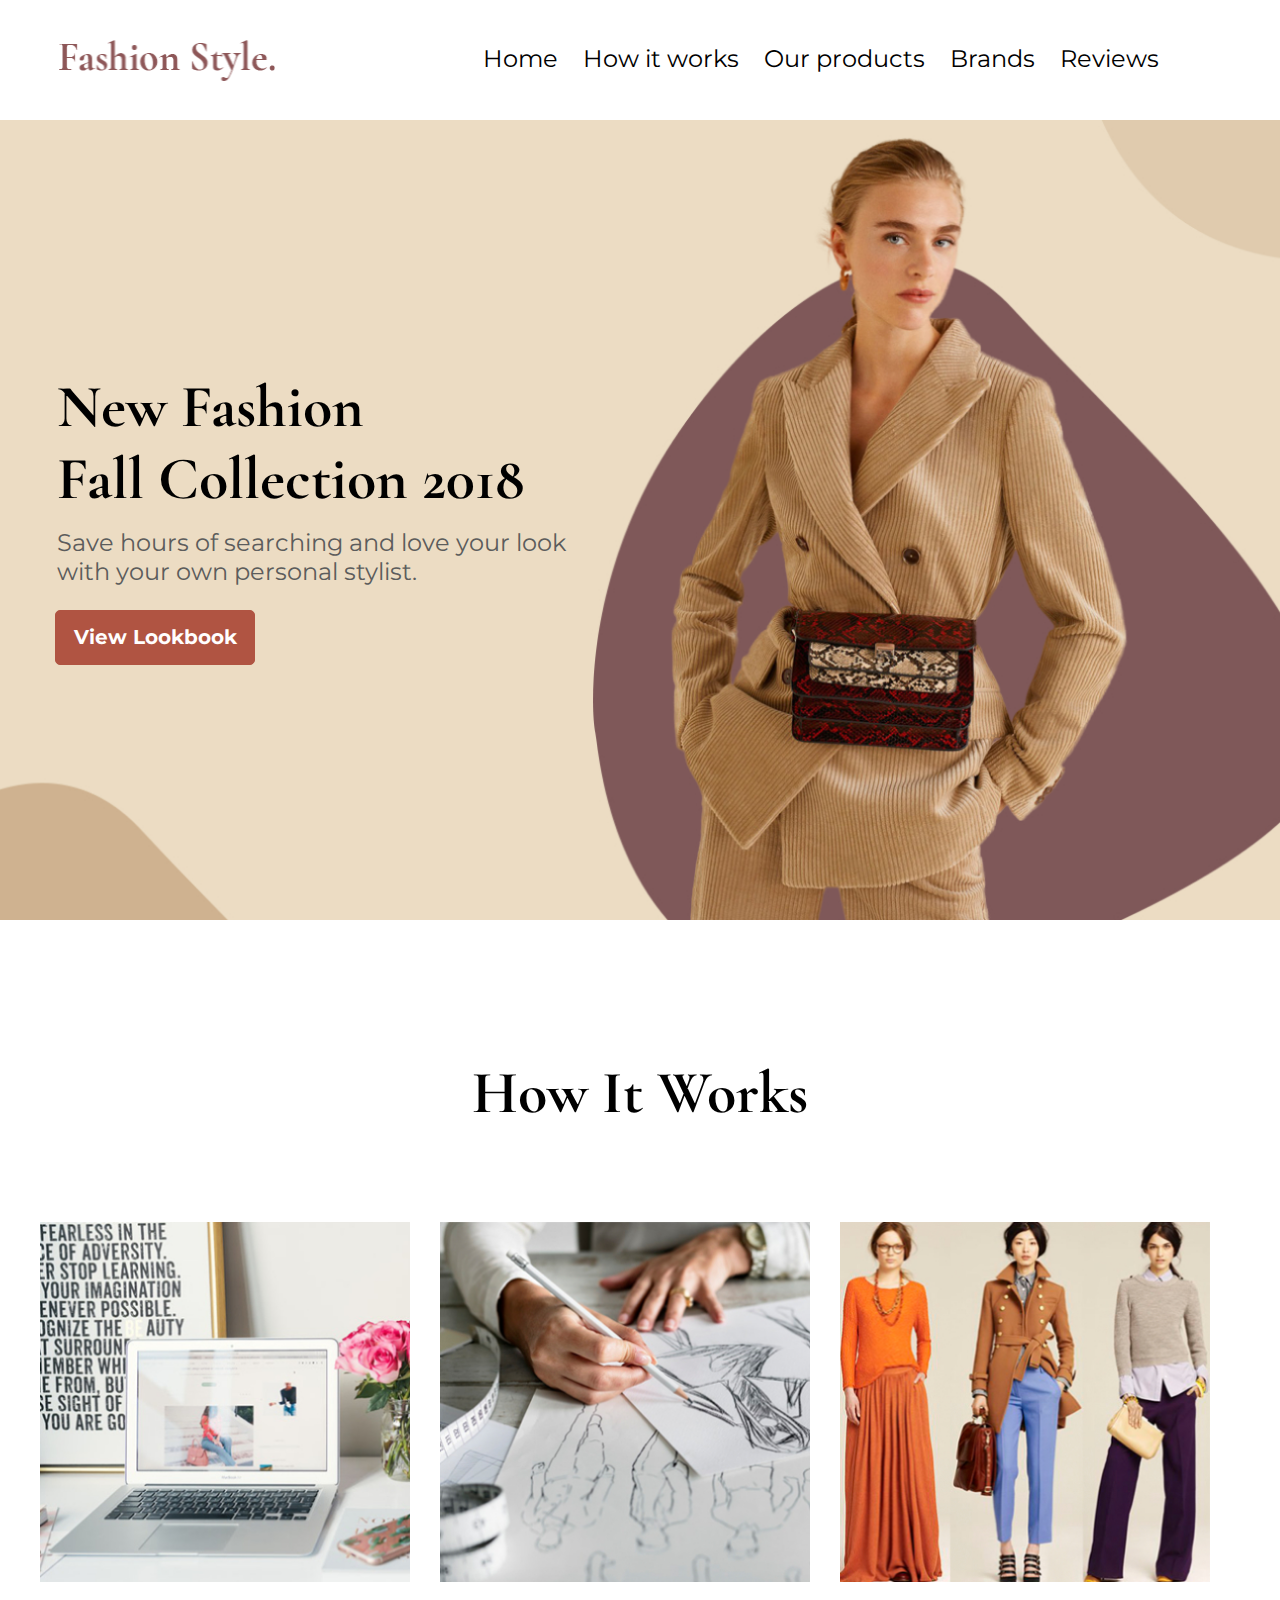
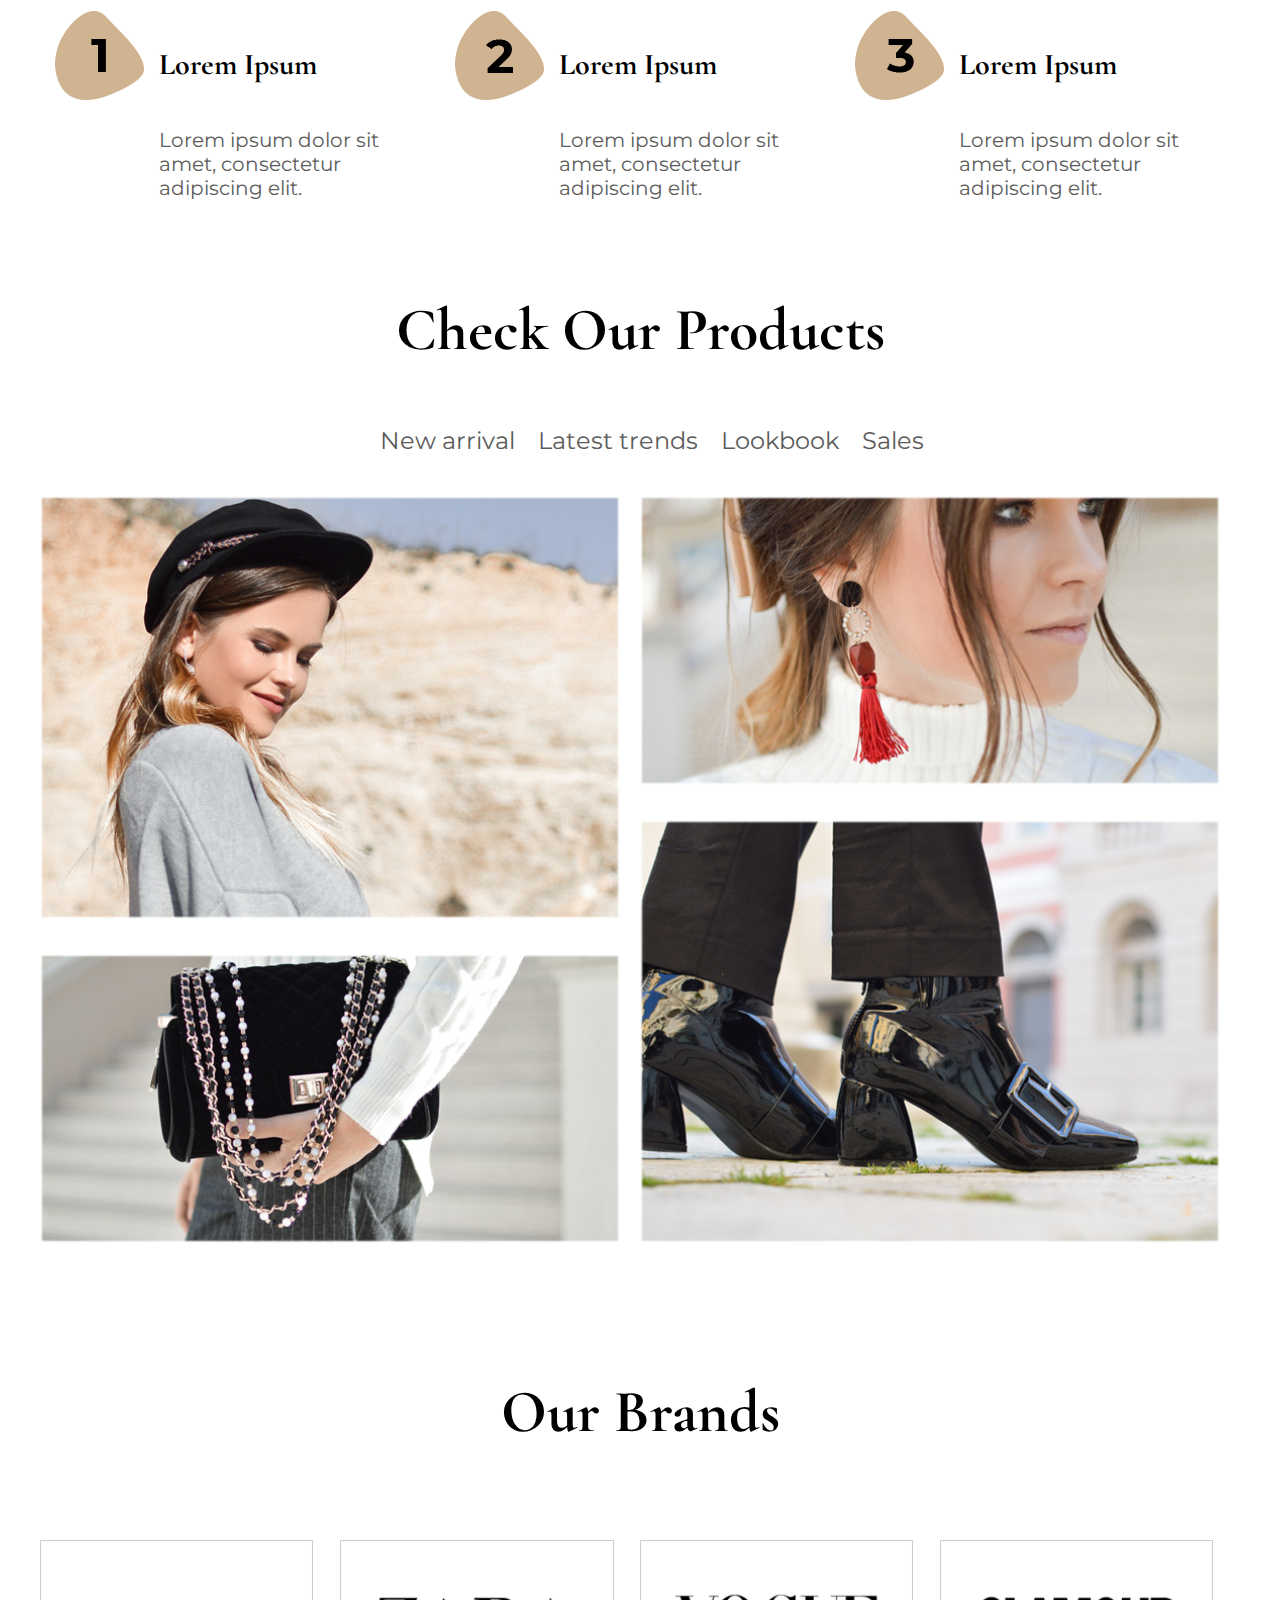
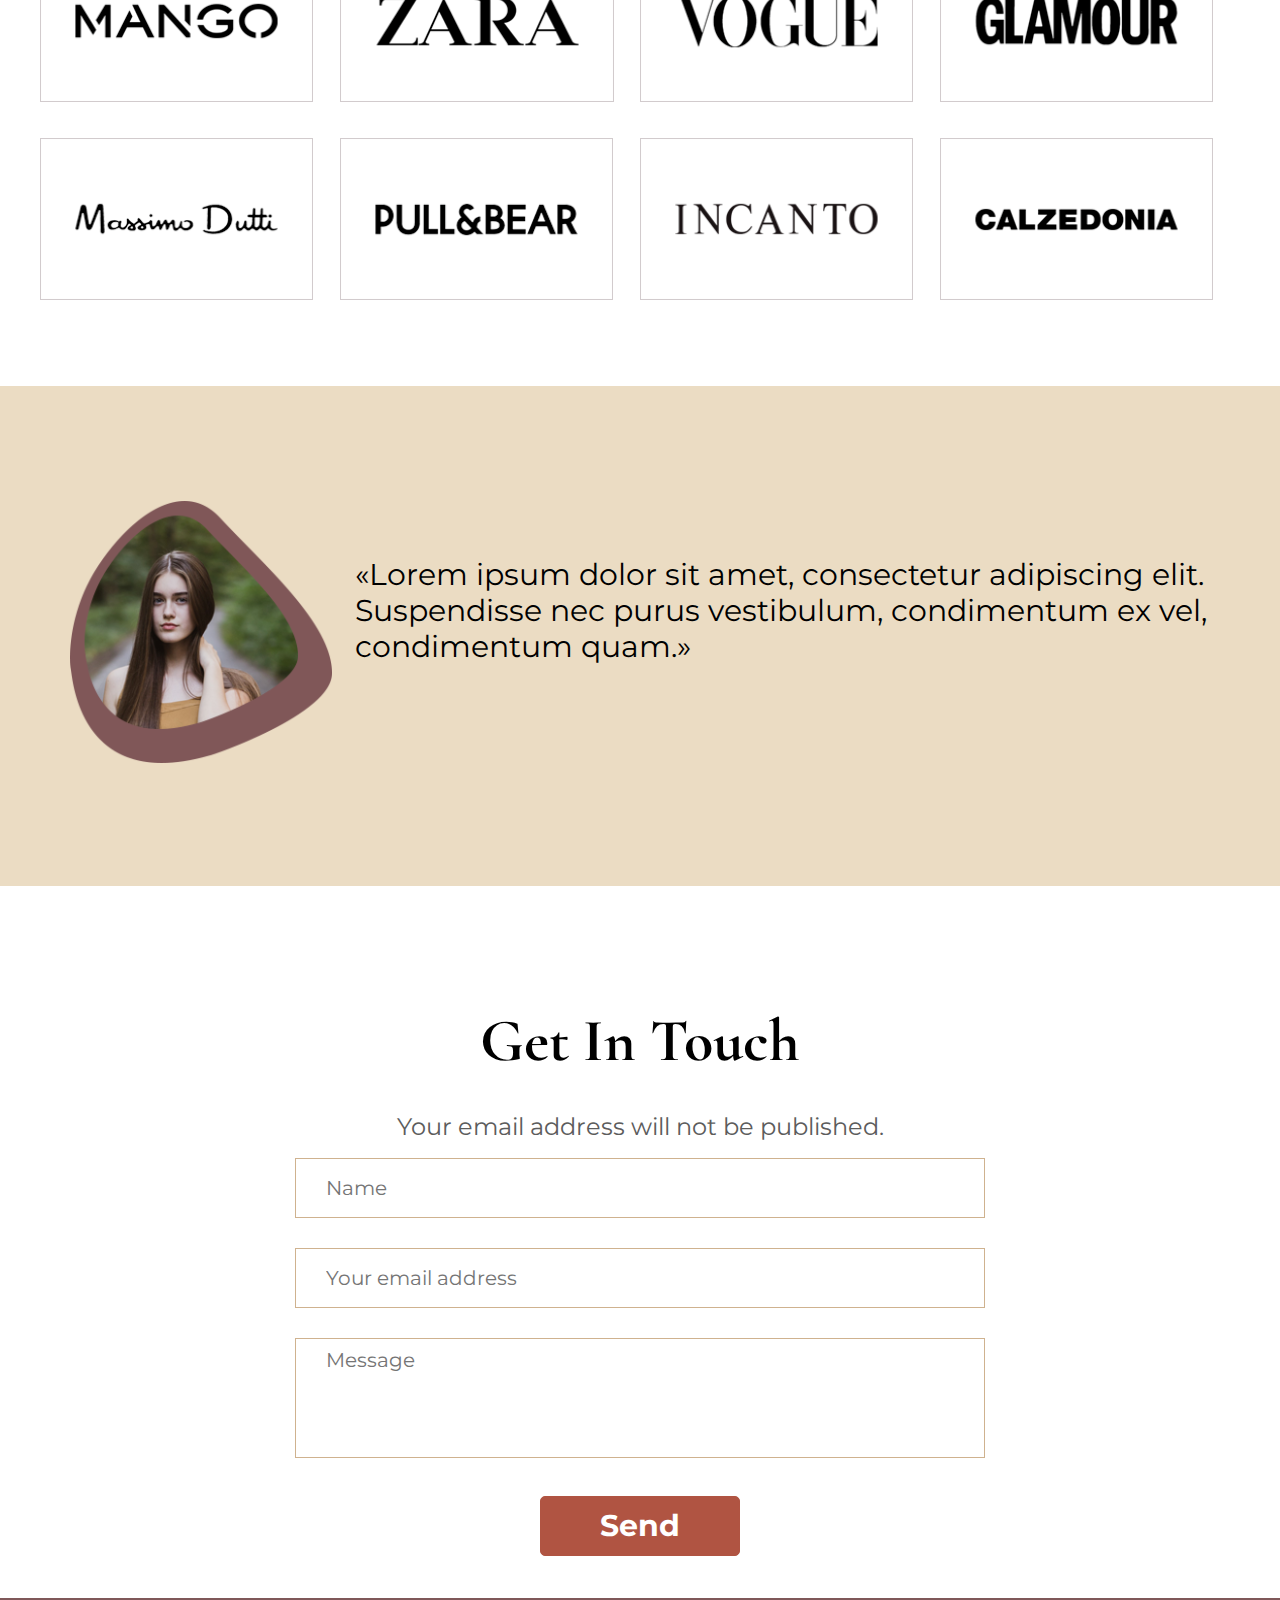
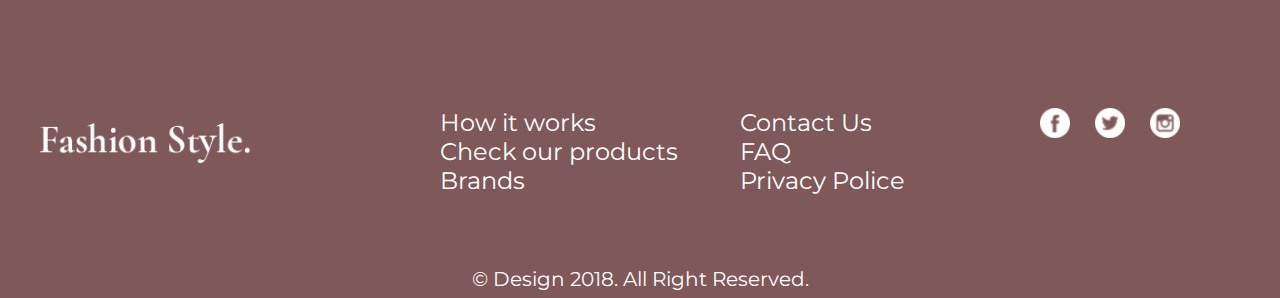
==== commit a56c71ee: "add portfolio finally" ====
--- a/Portfolio_Fashion/index.html
+++ b/Portfolio_Fashion/index.html
@@ -250,7 +250,7 @@
                             <input type="text" value="" class="section__touch--name" placeholder="Name">
                         </div>
                         <div class="section__touch--content__email">
-                            <input type="email" name="" id="" class="section__touch--email" placeholder="Your email address">
+                            <input type="email" name="" id="" class="section__touch--email" placeholder="Your email address" required>
                         </div>
                         <div class="section__touch--content__text">
                             <textarea name="" id="" class="section__touch--text" cols="30" rows="10" placeholder="Message"></textarea>
@@ -263,6 +263,93 @@
             </div>
         </div>
     </div>
+    <footer>
+        <div class="container">
+            <div class="row">
+                <div class="col-2">
+                    <div class="footer__logo">
+                        <a href="http://" class="footer__logo--link">
+                            <img src="./img/Logotype.png" alt="" class="footer__logo--img animated jello">
+                        </a>
+                    </div>
+                </div>
+                <div class="col-3 offset-2">
+                    <div class="footer__nav">
+                        <ul class="footer__nav--menu">
+                            <li class="footer__nav--item">
+                                <a href="http://" class="footer__nav--link">
+                                    How it works
+                                </a>
+
+                            </li>
+                            <li class="footer__nav--item">
+                                <a href="http://" class="footer__nav--link">
+                                    Check our products
+                                </a>
+                            </li>
+                            <li class="footer__nav--item">
+                                <a href="http://" class="footer__nav--link">
+                                    Brands
+                                </a>
+                            </li>
+                        </ul>
+                    </div>
+                </div>
+                <div class="col-2">
+                    <div class="footer__nav--contacts">
+                        <div class="footer__nav">
+                            <ul class="footer__nav--menu">
+                                <li class="footer__nav--item">
+                                    <a href="http://" class="footer__nav--link">
+                                        Contact Us
+                                    </a>
+
+                                </li>
+                                <li class="footer__nav--item">
+                                    <a href="http://" class="footer__nav--link">
+                                        FAQ
+                                    </a>
+                                </li>
+                                <li class="footer__nav--item">
+                                    <a href="http://" class="footer__nav--link">
+                                        Privacy Police
+                                    </a>
+                                </li>
+                            </ul>
+                        </div>
+                    </div>
+                </div>
+                <div class="col-2 offset-1">
+                    <div class="footer__icons">
+                        <div class="footer__icons--nav">
+                            <ul class="footer__icons--menu">
+                                <li class="footer__icons--item">
+                                    <a href="http://" class="footer__icons--link">
+                                    <img src="./img/Facebook.png" alt="" class="footer__icons--img">
+                                    </a>
+                                </li>
+                                <li class="footer__icons--item">
+                                    <a href="http://" class="footer__icons--link">
+                                    <img src="./img/Twitter.png" alt="" class="footer__icons--img">
+                                    </a>
+                                </li>
+                                <li class="footer__icons--item">
+                                    <a href="http://" class="footer__icons--link">
+                                    <img src="./img/Instagram.png" alt="" class="footer__icons--img">
+                                    </a>
+                                </li>
+                            </ul>
+                        </div>
+                    </div>
+                </div>
+            </div>
+            <div class="row">
+                <div class="footer__main">
+                    <h6>© Design 2018. All Right Reserved.</h6>
+                </div>
+            </div>
+        </div>
+    </footer>
 </body>
 
 </html>--- a/Portfolio_Fashion/css/style.css
+++ b/Portfolio_Fashion/css/style.css
@@ -41,7 +41,6 @@
     margin: 0;
     padding: 0;
     display: flex;
-
 }
 .nav__item{
   
@@ -297,16 +296,16 @@
     font-weight: 700;
 }
 .section__brands--img__5{
-    padding-top: 31px;
+    margin-top: 31px;
 }
 .section__brands--img__6{
-    padding-top: 31px;
+    margin-top: 31px;
 }
 .section__brands--img__7{
-    padding-top: 31px;
+    margin-top: 31px;
 }
 .section__brands--img__8{
-    padding-top: 31px;
+    margin-top: 31px;
     z-index: 1;
 }
 .section__brands--img__1:hover, 
@@ -373,8 +372,8 @@
     flex-direction: column;
     text-align: center;
     padding: 30px 0;
-    position: absolute;
     left: 30%;
+    margin: 0 auto;
 }
 .section__touch--name{
     width: 690px;
@@ -387,6 +386,7 @@
     padding: 15px 0;
     border: 1px solid #CFB28F;
     padding-left: 30px;
+    margin: 0 auto;
 }
 .section__touch--email{
     width: 690px;
@@ -399,6 +399,7 @@
     padding: 15px 0;
     border: 1px solid #CFB28F;
     padding-left: 30px;
+    margin: 0 auto;
 }
 .section__touch--text{
     width: 690px;
@@ -412,12 +413,15 @@
     overflow: hidden;
     resize:none;
     padding-left: 30px;
+    margin: 0 auto;
 }
 .section__touch--content__email{
     padding-top: 30px;
+    margin: 0 auto;
 }
 .section__touch--content__text{
     padding-top: 30px;
+    margin: 0 auto;
 }
 .btn__send{
     width: 200px;
@@ -431,7 +435,66 @@
     line-height: 21px;
     border: 1px solid #b05442;
     cursor: pointer;
+    margin: 0 auto;
 }
 .section__touch--content__button{
     margin-top: 33px;
 }
+footer{
+    height: 300px;
+    background-color: #7f5859;
+}
+.footer__logo--img, .footer__logo--link{
+    margin-top: 125px;
+}
+.footer__nav--menu{
+    list-style: none;
+    margin: 0;
+    padding: 0;
+    display: flex;
+    flex-direction: column;
+    margin-top: 110px;
+}
+.footer__nav--link{
+    color: #fefefe;
+    font-family: 'Montserrat', sans-serif;
+    font-size: 24px;
+    font-weight: 400;
+    line-height: 29px;
+    text-decoration: none;
+}
+.footer__nav--item:hover{
+    opacity: 0.7;
+}
+.footer__icons--menu{
+    list-style: none;
+    margin: 0;
+    padding: 0;
+    display: flex;
+    margin-top: 110px;
+}
+.footer__icons--img{
+    width: 30px;
+    height: 30px;
+}
+.footer__icons--item{
+    margin-right: 25px;
+}
+.footer__icons--item:hover{
+    opacity: 0.7;
+    transform: translateY(20px);
+    transition: .3 ease;
+}
+.footer__main{
+    width: 100%;
+    height: 50%;
+    text-align: center;
+    margin-top: 70px;
+}
+.footer__main h6{
+    color: #fefefe;
+    font-family: 'Montserrat', sans-serif;
+    font-size: 20px;
+    font-weight: 400;
+    line-height: 29px;
+}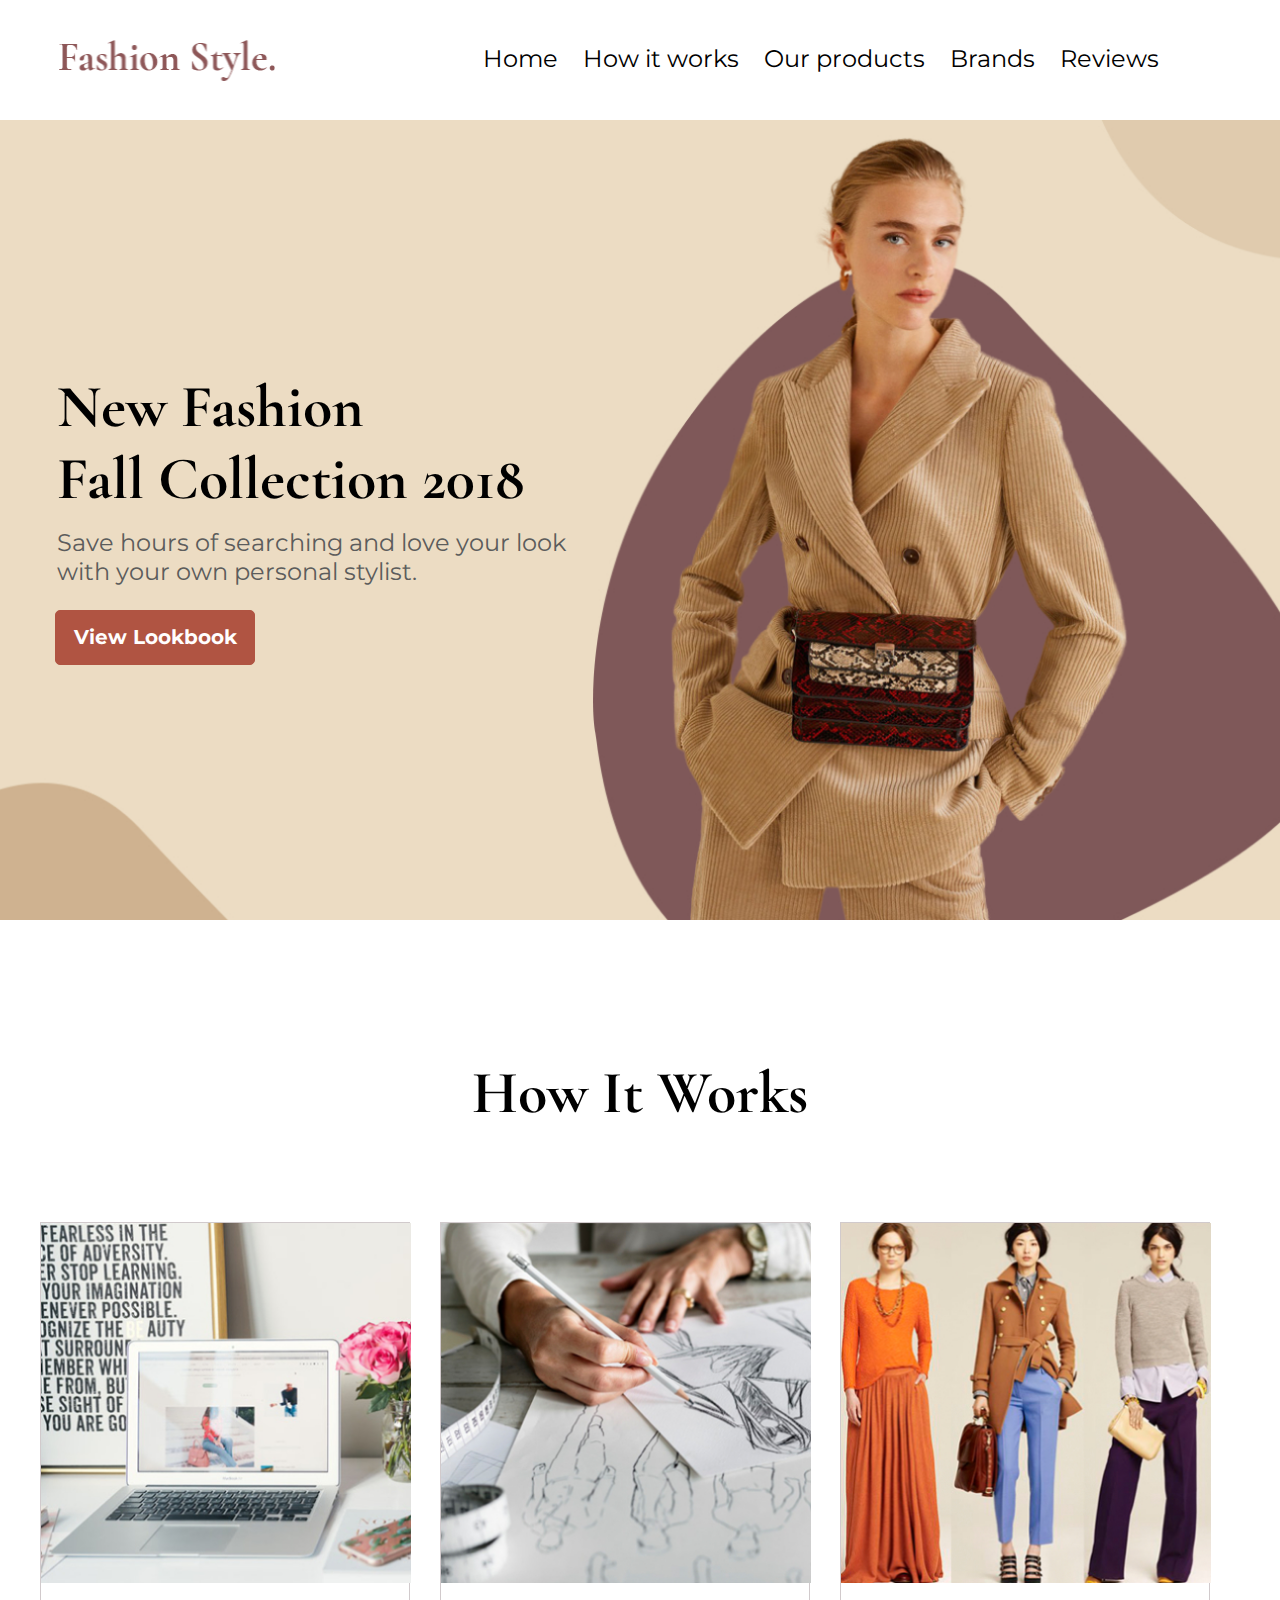
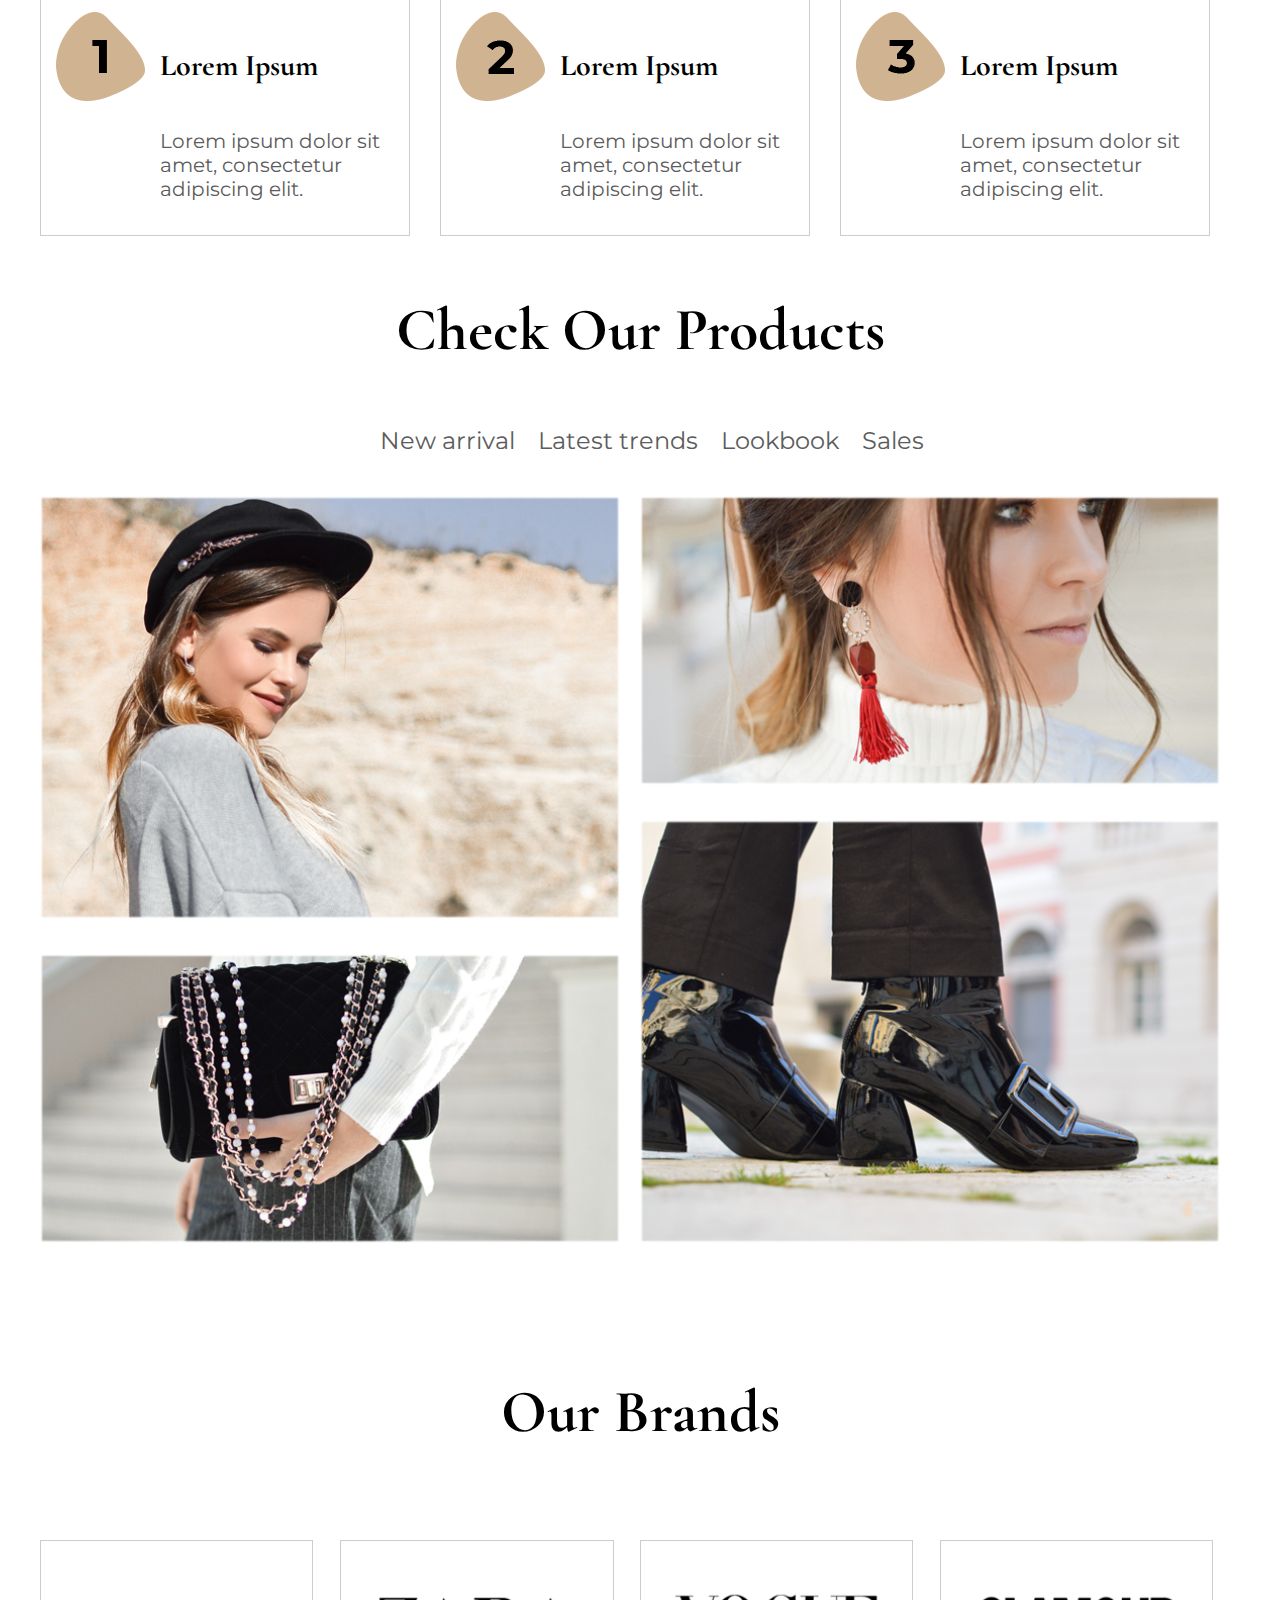
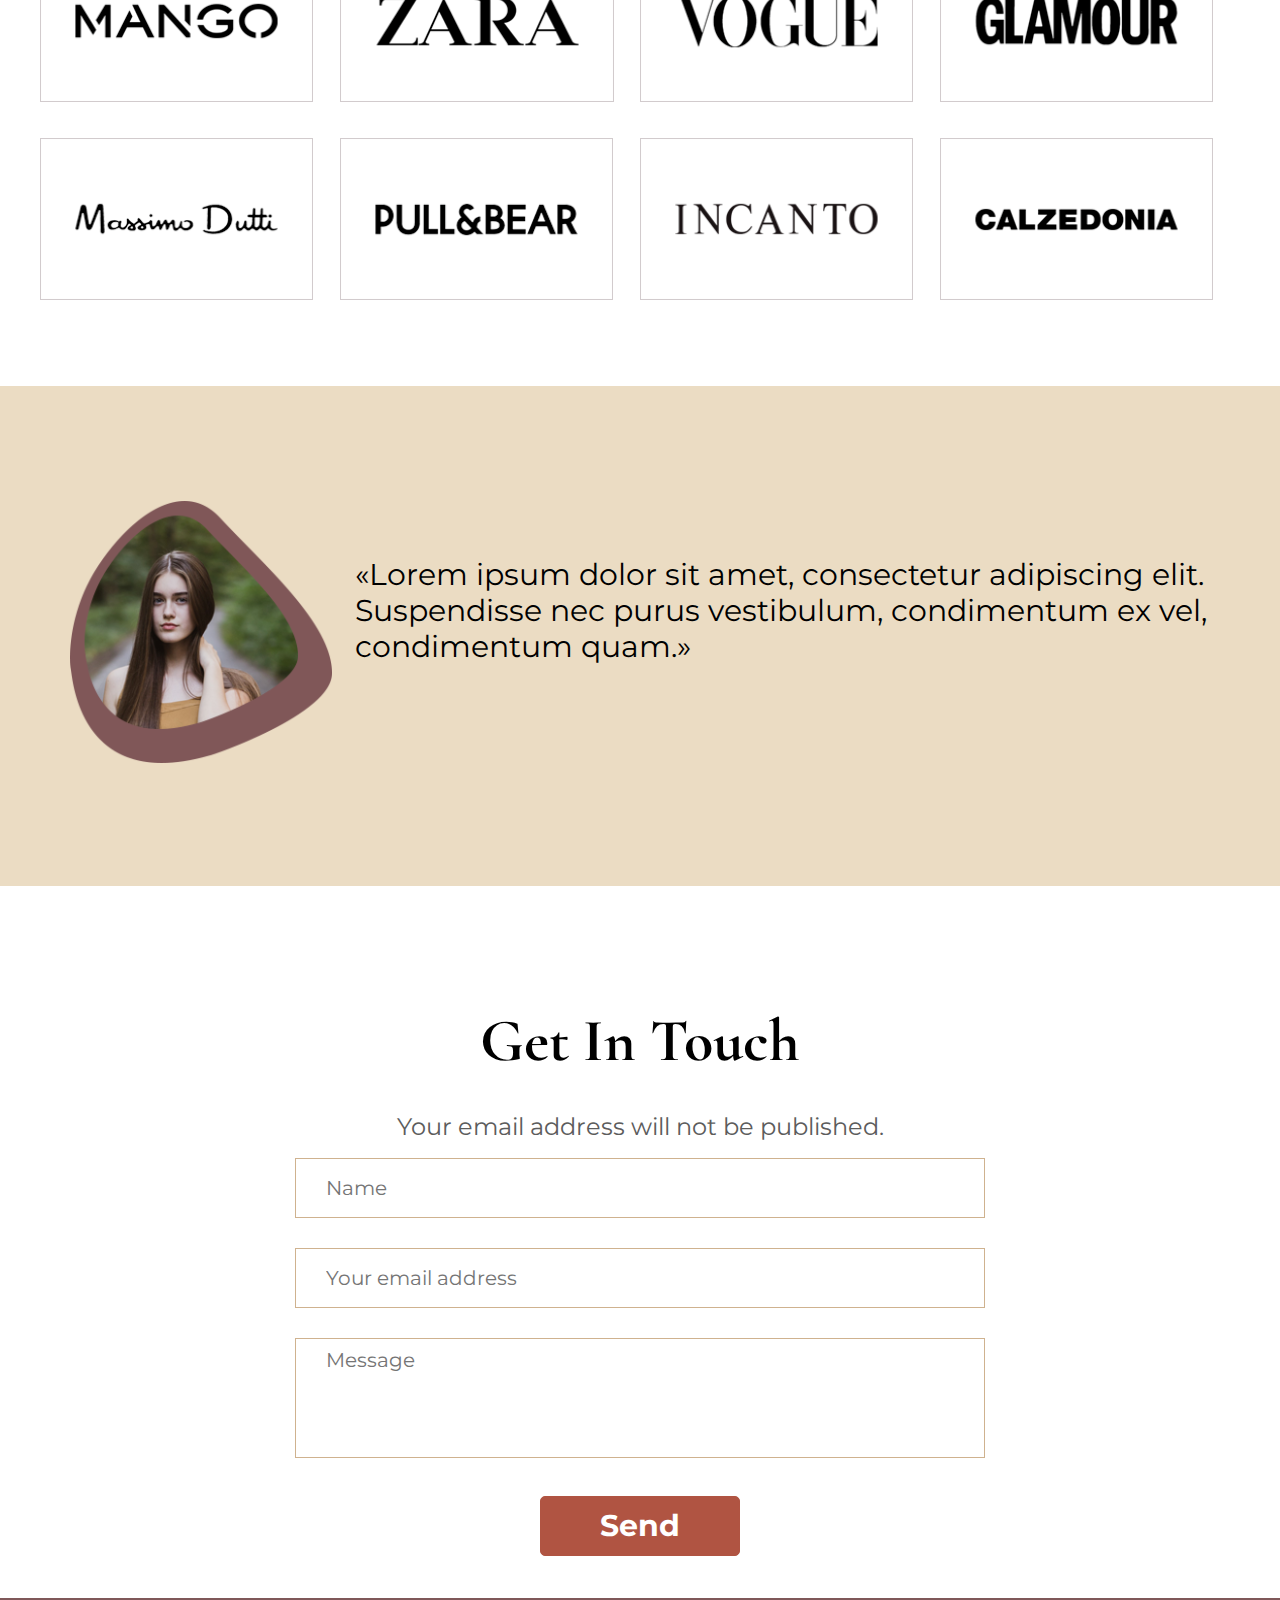
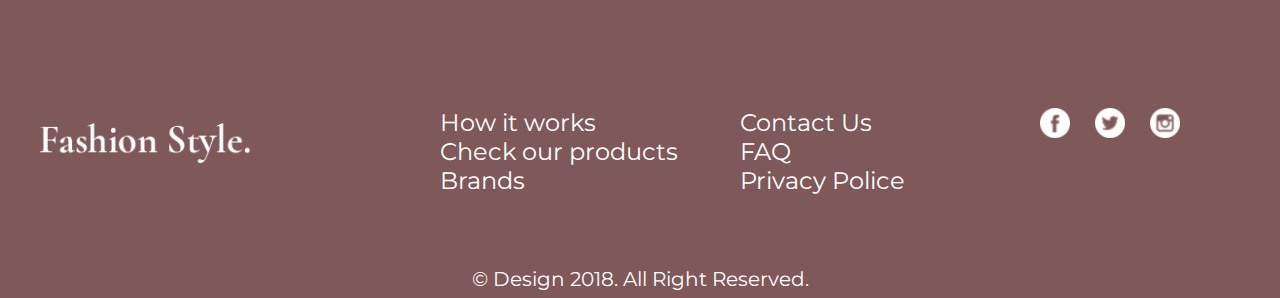
==== commit 73c27632: "mod border for section_works and hover for butn-send" ====
--- a/Portfolio_Fashion/index.html
+++ b/Portfolio_Fashion/index.html
@@ -250,7 +250,7 @@
                             <input type="text" value="" class="section__touch--name" placeholder="Name">
                         </div>
                         <div class="section__touch--content__email">
-                            <input type="email" name="" id="" class="section__touch--email" placeholder="Your email address" required>
+                            <input type="email" name="" id="" class="section__touch--email" placeholder="Your email address" required >
                         </div>
                         <div class="section__touch--content__text">
                             <textarea name="" id="" class="section__touch--text" cols="30" rows="10" placeholder="Message"></textarea>
--- a/Portfolio_Fashion/css/style.css
+++ b/Portfolio_Fashion/css/style.css
@@ -158,6 +158,7 @@
 .section__works--content{
     width: 370px;
     height: 614px;
+    border: 1px solid #D1CACC;
 }
 .section__works--img{
     padding-bottom: 24px;
@@ -437,6 +438,10 @@
     cursor: pointer;
     margin: 0 auto;
 }
+.btn__send:hover{
+    opacity: 0.7;
+    background-color: #b05442;
+}
 .section__touch--content__button{
     margin-top: 33px;
 }
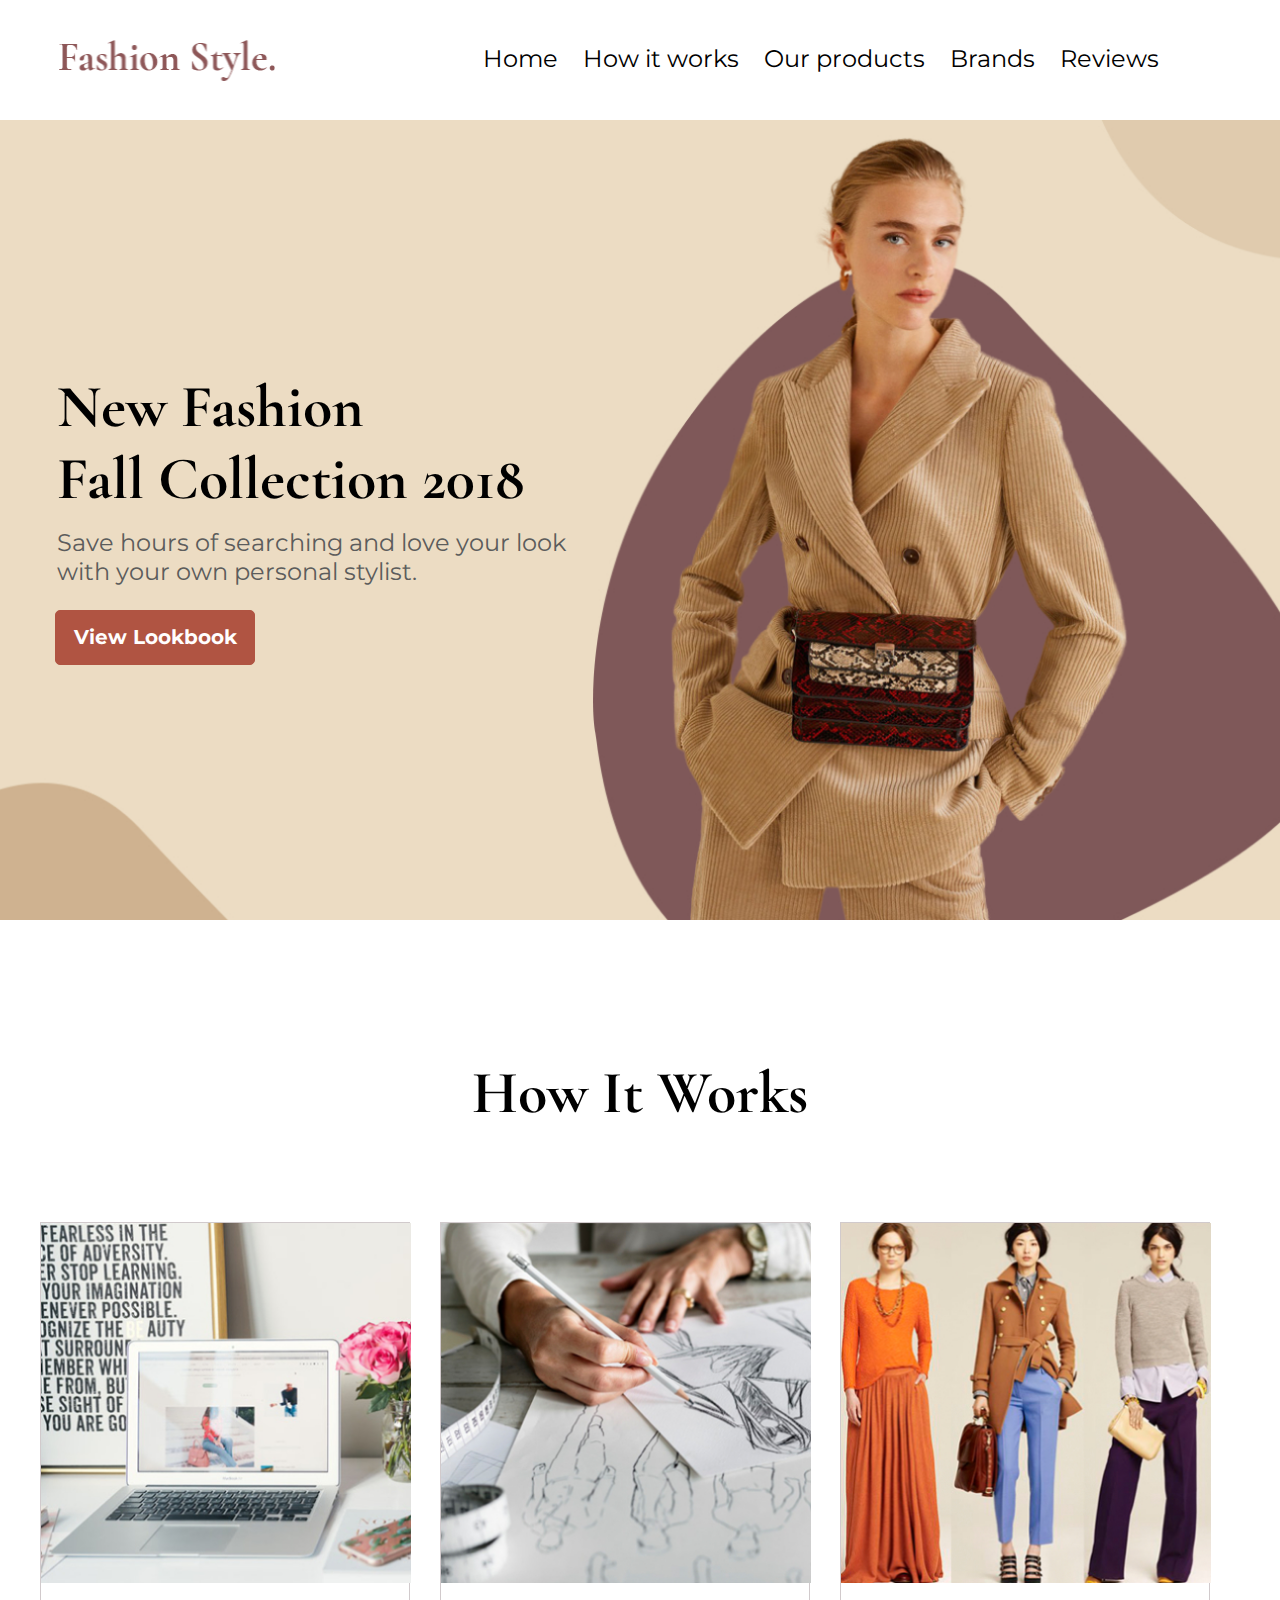
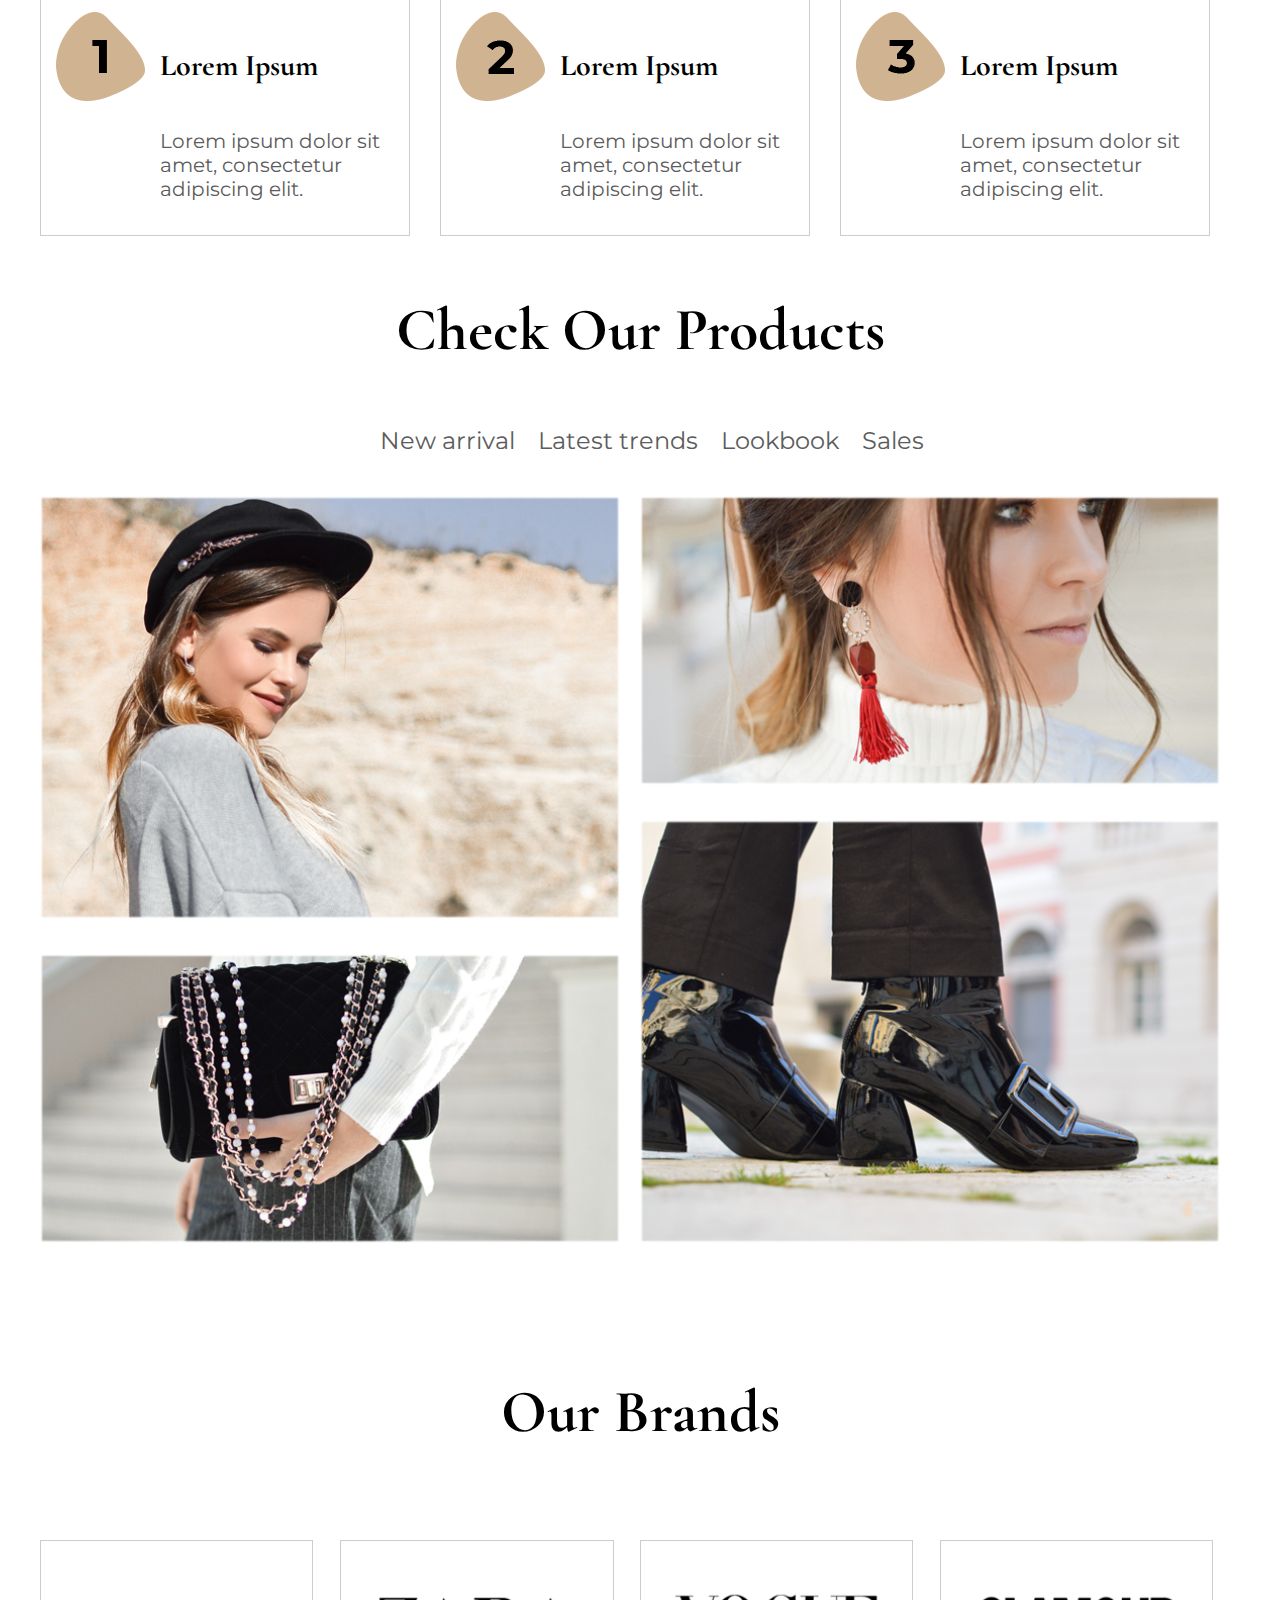
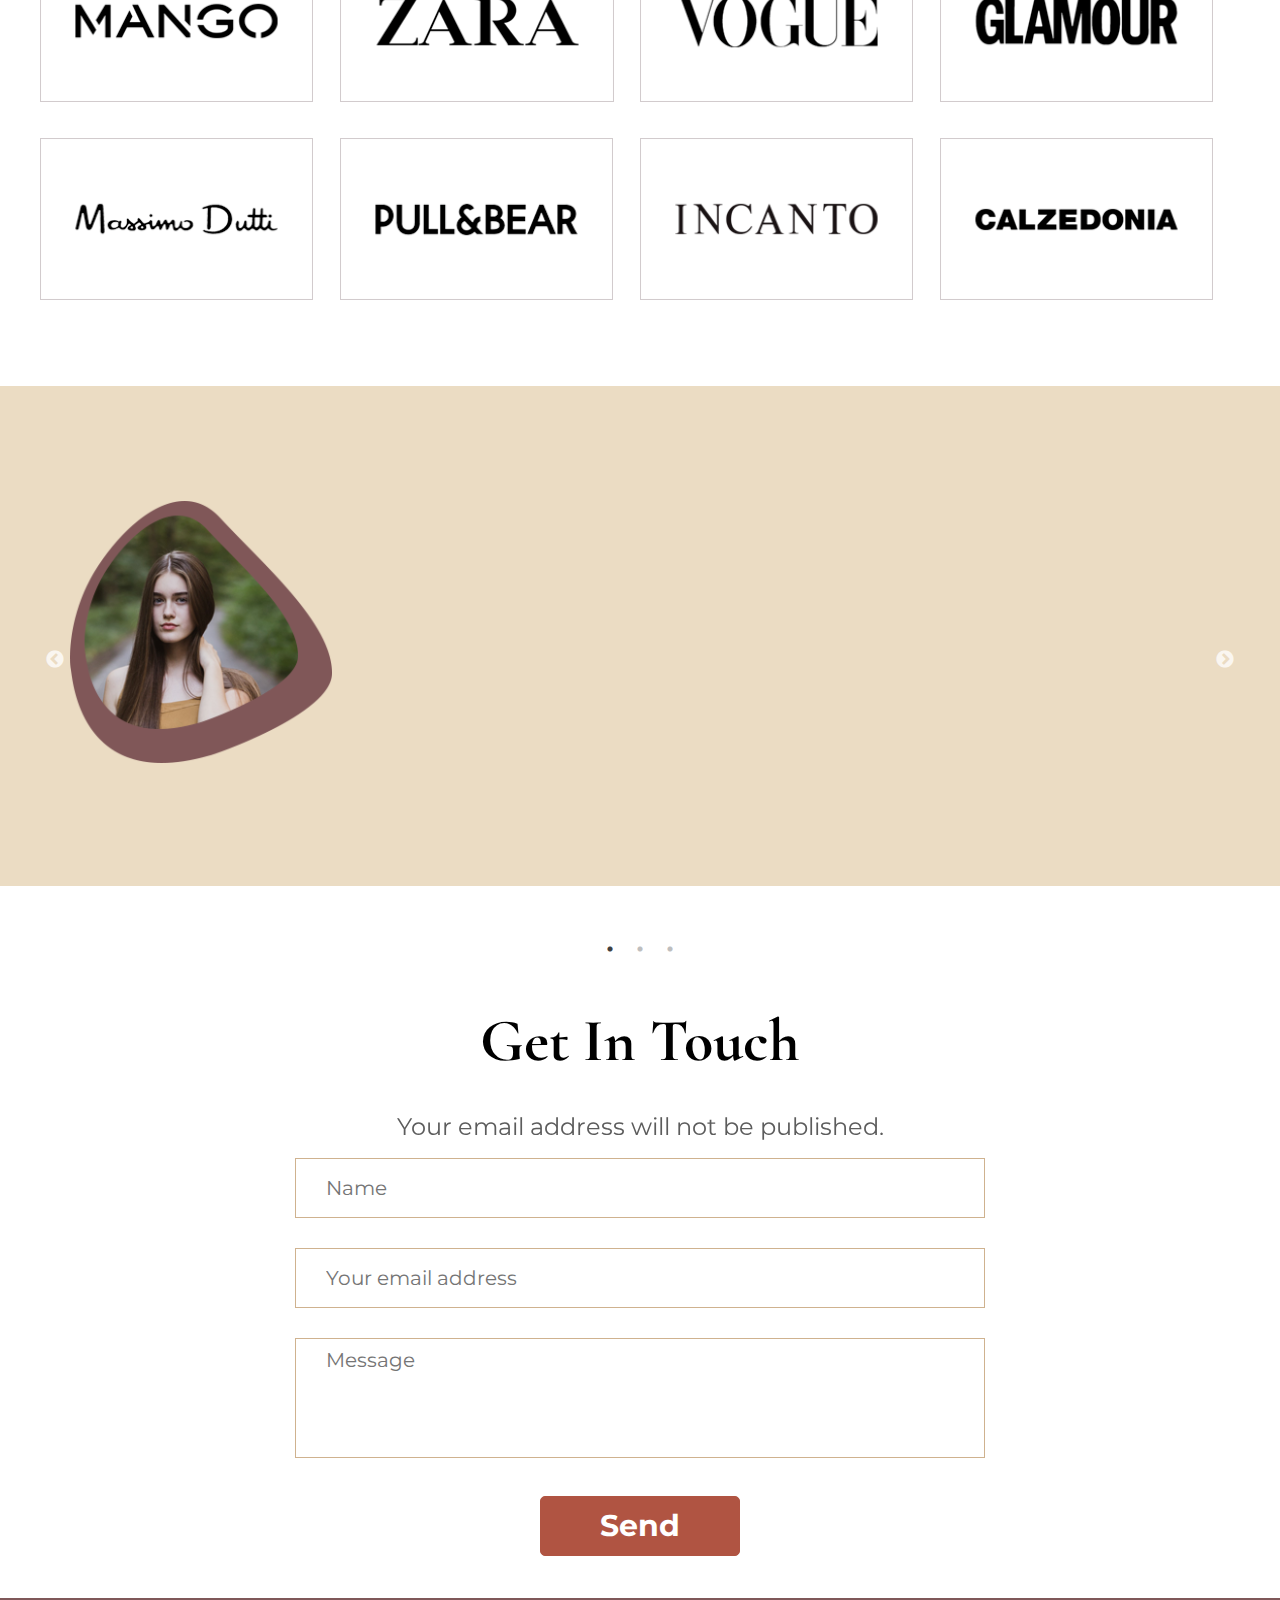
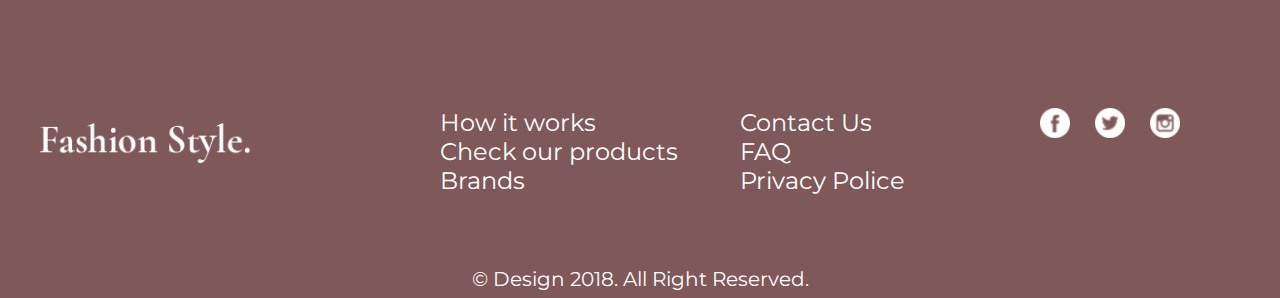
==== commit fb8e3f53: "start slick-slider" ====
--- a/Portfolio_Fashion/index.html
+++ b/Portfolio_Fashion/index.html
@@ -14,6 +14,8 @@
     <link href="https://fonts.googleapis.com/css?family=Cormorant+Garamond:700|Montserrat:400,700" rel="stylesheet">
     <link rel="stylesheet" href="https://use.fontawesome.com/releases/v5.5.0/css/all.css" integrity="sha384-B4dIYHKNBt8Bc12p+WXckhzcICo0wtJAoU8YZTY5qE0Id1GSseTk6S+L3BlXeVIU"
         crossorigin="anonymous">
+    <link rel="stylesheet" type="text/css" href="./slick-1.8.1/slick/slick.css"/>
+    <link rel="stylesheet" type="text/css" href="./slick-1.8.1/slick/slick-theme.css"/>
 </head>
 
 <body>
@@ -218,10 +220,24 @@
             <div class="row">
                 <div class="col">
                     <div class="section__review--content">
-                        <img src="./img/Photo.png" alt="" class="section__review--img animated flash slower">
+                        <div class="section__review--slide">
+                            <img src="./img/Photo.png" alt="" class="section__review--img animated flash slower">
                         <p>«Lorem ipsum dolor sit amet, consectetur adipiscing elit.
                             Suspendisse nec purus vestibulum, condimentum ex vel,
-                            condimentum quam.»</p>
+                            condimentum quam.»</p>      
+                        </div>
+                        <div class="section__review--slide">
+                            <img src="./img/Photo1.png" alt="" class="section__review--img animated flash slower">
+                        <p>«Lorem ipsum dolor sit amet, consectetur adipiscing elit.
+                            Suspendisse nec purus vestibulum, condimentum ex vel,
+                            condimentum quam.»</p>  
+                        </div>
+                        <div class="section__review--slide">
+                        <img src="./img/Photo2.png" alt="" class="section__review--img animated flash slower">
+                        <p>«Lorem ipsum dolor sit amet, consectetur adipiscing elit.
+                            Suspendisse nec purus vestibulum, condimentum ex vel,
+                            condimentum quam.»</p>  
+                        </div>
                     </div>
                 </div>
             </div>
@@ -247,13 +263,13 @@
                 <div class="section__touch--content">
                     <form action="">
                         <div class="section__touch--content__name">
-                            <input type="text" value="" class="section__touch--name" placeholder="Name">
+                            <input type="text" value="" class="section__touch--name" placeholder="Name" required>
                         </div>
                         <div class="section__touch--content__email">
                             <input type="email" name="" id="" class="section__touch--email" placeholder="Your email address" required >
                         </div>
                         <div class="section__touch--content__text">
-                            <textarea name="" id="" class="section__touch--text" cols="30" rows="10" placeholder="Message"></textarea>
+                            <textarea name="" id="" class="section__touch--text" cols="30" rows="10" placeholder="Message" required></textarea>
                         </div>
                         <div class="section__touch--content__button">
                             <button type="submit" value="" class="btn__send">Send</button>
@@ -350,6 +366,18 @@
             </div>
         </div>
     </footer>
+    <script type="text/javascript" src="https://code.jquery.com/jquery-1.11.0.min.js"></script>
+    <script type="text/javascript" src="https://code.jquery.com/jquery-migrate-1.2.1.min.js"></script>
+    <script type="text/javascript" src="./slick-1.8.1/slick/slick.min.js"></script>
+    <script>
+    $('.section__review--content').slick({
+        dots: true,
+        infinite: true,
+        speed: 300,
+        slidesToShow: 1,    
+        adaptiveHeight: true
+        });
+    </script>
 </body>
 
 </html>